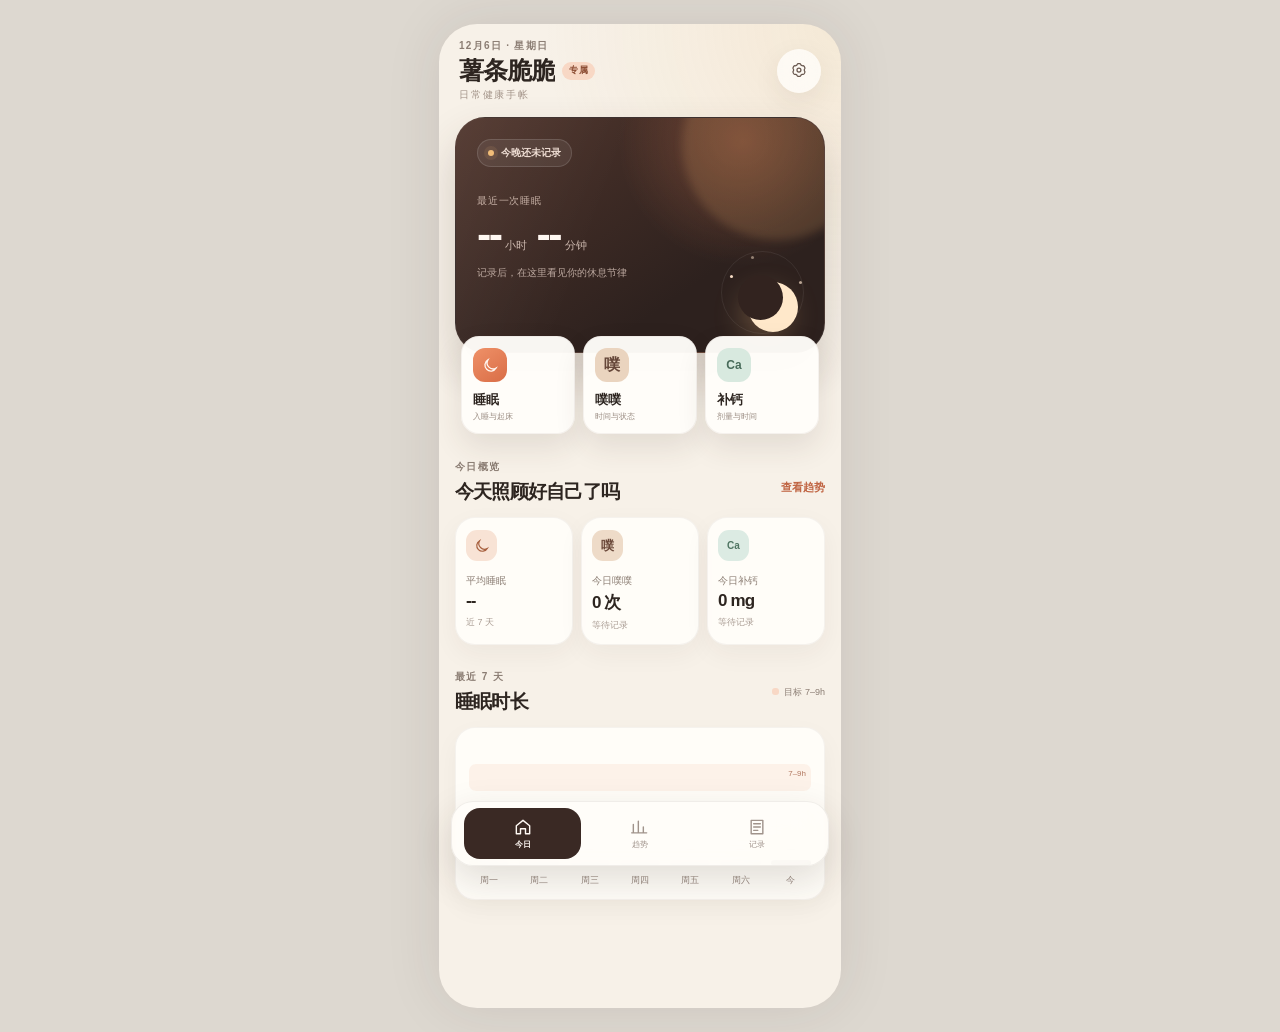
==== index.html @ 5735c870 "Redesign personal wellness tracker" ====
<!doctype html>
<html lang="zh-CN">
<head>
  <meta charset="utf-8">
  <meta name="viewport" content="width=device-width, initial-scale=1, viewport-fit=cover">
  <meta name="theme-color" content="#f7f1e8">
  <meta name="apple-mobile-web-app-capable" content="yes">
  <meta name="apple-mobile-web-app-status-bar-style" content="default">
  <title>薯条脆脆专属 · 日常健康手帐</title>
  <link rel="stylesheet" href="styles.css">
</head>
<body>
  <div class="app-shell">
    <header class="topbar">
      <div class="brand-lockup">
        <p class="eyebrow" id="today-label"></p>
        <h1><span id="display-name">薯条脆脆</span><small>专属</small></h1>
        <p class="brand-caption">日常健康手帐</p>
      </div>
      <button class="icon-button" id="open-settings" aria-label="设置与数据">
        <svg viewBox="0 0 24 24" aria-hidden="true"><path d="M12 3.4a1.8 1.8 0 0 1 1.7 1.2l.2.6a7.1 7.1 0 0 1 1.6.9l.6-.1a1.8 1.8 0 0 1 1.8.8l.7 1.2a1.8 1.8 0 0 1-.1 2l-.4.5a7.3 7.3 0 0 1 0 1.9l.4.5a1.8 1.8 0 0 1 .1 2l-.7 1.2a1.8 1.8 0 0 1-1.8.8l-.6-.1a7.1 7.1 0 0 1-1.6.9l-.2.6a1.8 1.8 0 0 1-1.7 1.2h-1.4a1.8 1.8 0 0 1-1.7-1.2l-.2-.6a7.1 7.1 0 0 1-1.6-.9l-.6.1a1.8 1.8 0 0 1-1.8-.8L4 14.9a1.8 1.8 0 0 1 .1-2l.4-.5a7.3 7.3 0 0 1 0-1.9l-.4-.5A1.8 1.8 0 0 1 4 8l.7-1.2A1.8 1.8 0 0 1 6.5 6l.6.1a7.1 7.1 0 0 1 1.6-.9l.2-.6a1.8 1.8 0 0 1 1.7-1.2H12Z"/><circle cx="11.3" cy="11.5" r="2.5"/></svg>
      </button>
    </header>

    <main>
      <section class="view active" id="view-today" aria-labelledby="nav-today">
        <article class="hero-card">
          <div class="hero-glow"></div>
          <div class="hero-copy">
            <span class="status-pill"><i></i><span id="hero-status">今晚还未记录</span></span>
            <p class="hero-kicker">最近一次睡眠</p>
            <div class="duration-display">
              <strong id="hero-hours">--</strong>
              <span>小时</span>
              <strong id="hero-minutes">--</strong>
              <span>分钟</span>
            </div>
            <p class="hero-range" id="hero-range">记录后，在这里看见你的休息节律</p>
          </div>
          <div class="moon-orbit" aria-hidden="true">
            <span class="star star-a"></span><span class="star star-b"></span><span class="star star-c"></span>
            <div class="moon"></div>
          </div>
        </article>

        <div class="quick-actions" aria-label="快捷记录">
          <button class="quick-action sleep-action" id="quick-add">
            <span class="quick-icon"><svg viewBox="0 0 24 24"><path d="M20 15.6A8.5 8.5 0 0 1 8.4 4a8.5 8.5 0 1 0 11.6 11.6Z"/></svg></span>
            <span><b>睡眠</b><small>入睡与起床</small></span>
          </button>
          <button class="quick-action poop-action" id="quick-poop">
            <span class="quick-icon poop-mark">噗</span>
            <span><b>噗噗</b><small>时间与状态</small></span>
          </button>
          <button class="quick-action calcium-action" id="quick-calcium">
            <span class="quick-icon calcium-mark">Ca</span>
            <span><b>补钙</b><small>剂量与时间</small></span>
          </button>
        </div>

        <section class="section-block">
          <div class="section-heading">
            <div><p class="eyebrow">今日概览</p><h2>今天照顾好自己了吗</h2></div>
            <button class="text-button" data-go="trends">查看趋势</button>
          </div>
          <div class="metric-grid daily-metrics">
            <article class="metric-card">
              <span class="metric-icon warm"><svg viewBox="0 0 24 24"><path d="M20 15.6A8.5 8.5 0 0 1 8.4 4a8.5 8.5 0 1 0 11.6 11.6Z"/></svg></span>
              <p>平均睡眠</p><strong id="metric-average">--</strong><small>近 7 天</small>
            </article>
            <article class="metric-card">
              <span class="metric-icon poop-mini">噗</span>
              <p>今日噗噗</p><strong id="metric-poop">0 次</strong><small id="metric-poop-note">等待记录</small>
            </article>
            <article class="metric-card">
              <span class="metric-icon calcium-mini">Ca</span>
              <p>今日补钙</p><strong id="metric-calcium">0 mg</strong><small id="metric-calcium-note">等待记录</small>
            </article>
          </div>
        </section>

        <section class="section-block">
          <div class="section-heading compact">
            <div><p class="eyebrow">最近 7 天</p><h2>睡眠时长</h2></div>
            <span class="legend"><i></i>目标 7–9h</span>
          </div>
          <article class="week-chart-card">
            <div class="chart-zone"><span class="goal-band"></span><div class="bars" id="home-bars"></div></div>
            <div class="chart-labels" id="home-labels"></div>
          </article>
        </section>
      </section>

      <section class="view" id="view-trends" aria-labelledby="nav-trends">
        <div class="page-heading"><p class="eyebrow">数据洞察</p><h2>睡眠趋势</h2><p>了解节律，比追求单日完美更重要。</p></div>
        <div class="period-switch" role="tablist" aria-label="统计周期">
          <button class="active" data-period="7">7 天</button>
          <button data-period="30">30 天</button>
          <button data-period="90">90 天</button>
        </div>
        <div class="stat-strip">
          <article><small>平均时长</small><strong id="trend-average">--</strong><em id="trend-average-delta">暂无对比</em></article>
          <article><small>平均质量</small><strong id="trend-quality">--</strong><em>主观评分</em></article>
          <article><small>规律度</small><strong id="trend-consistency">--</strong><em>入睡波动</em></article>
        </div>
        <div class="wellness-stat-grid">
          <article><span class="wellness-badge poop-mark">噗</span><div><small>本周期噗噗</small><strong id="trend-poop">0 次</strong><em id="trend-poop-days">0 天有记录</em></div></article>
          <article><span class="wellness-badge calcium-mark">Ca</span><div><small>本周期补钙</small><strong id="trend-calcium">0 mg</strong><em id="trend-calcium-days">0 天有记录</em></div></article>
        </div>
        <article class="trend-card">
          <div class="card-title-row"><div><small>睡眠时长</small><h3 id="trend-chart-title">最近 7 天</h3></div><span class="goal-chip">目标 8h</span></div>
          <div class="line-chart" id="line-chart"></div>
        </article>
        <article class="insight-card" id="insight-card">
          <span class="insight-mark">✦</span>
          <div><small>眠迹观察</small><h3 id="insight-title">开始记录你的睡眠</h3><p id="insight-text">连续记录几天后，这里会出现关于睡眠时长与规律度的个性化提示。</p></div>
        </article>
        <article class="timing-card">
          <div class="section-heading compact"><div><p class="eyebrow">作息时间</p><h2>平均入睡与起床</h2></div></div>
          <div class="timing-row"><span><i class="night-dot"></i>平均入睡</span><strong id="avg-bedtime">--:--</strong></div>
          <div class="timing-line"><span id="timing-span"></span></div>
          <div class="timing-row"><span><i class="morning-dot"></i>平均起床</span><strong id="avg-waketime">--:--</strong></div>
        </article>
      </section>

      <section class="view" id="view-history" aria-labelledby="nav-history">
        <div class="page-heading history-heading">
          <div><p class="eyebrow">时间线</p><h2>日常记录</h2><p id="history-count">还没有记录</p></div>
          <button class="round-add" id="history-add" aria-label="添加记录">＋</button>
        </div>
        <div class="history-list" id="history-list"></div>
      </section>
    </main>

    <nav class="bottom-nav" aria-label="主导航">
      <button class="active" id="nav-today" data-view="today">
        <svg viewBox="0 0 24 24"><path d="M4 10.5 12 4l8 6.5V20h-5v-6H9v6H4v-9.5Z"/></svg><span>今日</span>
      </button>
      <button id="nav-trends" data-view="trends">
        <svg viewBox="0 0 24 24"><path d="M4 19V9m6 10V5m6 14v-7m4 7H2"/></svg><span>趋势</span>
      </button>
      <button id="nav-history" data-view="history">
        <svg viewBox="0 0 24 24"><path d="M5 4h14v16H5zM8 8h8m-8 4h8m-8 4h5"/></svg><span>记录</span>
      </button>
    </nav>
  </div>

  <div class="sheet-backdrop" id="record-backdrop" hidden>
    <section class="bottom-sheet" role="dialog" aria-modal="true" aria-labelledby="sheet-title">
      <div class="sheet-handle"></div>
      <div class="sheet-header"><div><p class="eyebrow" id="sheet-eyebrow">新增</p><h2 id="sheet-title">记录睡眠</h2></div><button class="close-button" id="close-sheet" aria-label="关闭">×</button></div>
      <form id="sleep-form">
        <input type="hidden" id="edit-id">
        <label class="form-field"><span>睡眠日期</span><input type="date" id="sleep-date" required></label>
        <div class="time-grid">
          <label class="time-field"><span><i class="night-dot"></i>入睡时间</span><input type="time" id="bedtime" value="23:30" required></label>
          <div class="time-arrow">→</div>
          <label class="time-field"><span><i class="morning-dot"></i>起床时间</span><input type="time" id="waketime" value="07:30" required></label>
        </div>
        <div class="duration-preview"><span>预计睡眠</span><strong id="duration-preview">8 小时 00 分</strong></div>
        <fieldset class="quality-field"><legend>睡眠质量</legend><div class="quality-options">
          <input type="radio" name="quality" value="1" id="q1"><label for="q1"><span>😫</span><small>很差</small></label>
          <input type="radio" name="quality" value="2" id="q2"><label for="q2"><span>😕</span><small>较差</small></label>
          <input type="radio" name="quality" value="3" id="q3" checked><label for="q3"><span>😌</span><small>一般</small></label>
          <input type="radio" name="quality" value="4" id="q4"><label for="q4"><span>🙂</span><small>良好</small></label>
          <input type="radio" name="quality" value="5" id="q5"><label for="q5"><span>✨</span><small>很好</small></label>
        </div></fieldset>
        <label class="form-field"><span>备注 <small>选填</small></span><textarea id="sleep-note" rows="2" maxlength="80" placeholder="例如：睡前喝了咖啡、夜间醒来一次"></textarea></label>
        <button class="save-button" type="submit">保存记录</button>
        <button class="delete-button" type="button" id="delete-entry" hidden>删除这条记录</button>
      </form>
    </section>
  </div>

  <div class="sheet-backdrop" id="settings-backdrop" hidden>
    <section class="bottom-sheet settings-sheet" role="dialog" aria-modal="true" aria-labelledby="settings-title">
      <div class="sheet-handle"></div>
      <div class="sheet-header"><div><p class="eyebrow">本地数据</p><h2 id="settings-title">数据管理</h2></div><button class="close-button" id="close-settings" aria-label="关闭">×</button></div>
      <div class="profile-settings">
        <label for="profile-name"><span>专属名称</span><small>显示在首页，最多 12 个字</small></label>
        <div class="profile-input-row"><input type="text" id="profile-name" maxlength="12" placeholder="例如：薯条脆脆"><button id="save-profile" type="button">保存</button></div>
      </div>
      <p class="settings-copy">日常记录仅保存在当前浏览器中。你可以导出备份，或从备份文件恢复。</p>
      <div class="settings-actions">
        <button id="export-data"><span>导出 JSON 备份</span><small>保存全部日常记录</small></button>
        <label class="import-label"><span>导入 JSON 备份</span><small>恢复三类记录与专属名称</small><input type="file" id="import-data" accept=".json,application/json"></label>
        <button class="danger-row" id="clear-data"><span>清空全部数据</span><small>此操作无法撤销</small></button>
      </div>
    </section>
  </div>

  <div class="sheet-backdrop" id="poop-backdrop" hidden>
    <section class="bottom-sheet compact-sheet" role="dialog" aria-modal="true" aria-labelledby="poop-title">
      <div class="sheet-handle"></div>
      <div class="sheet-header"><div><p class="eyebrow" id="poop-eyebrow">新增</p><h2 id="poop-title">记录噗噗</h2></div><button class="close-button" id="close-poop" aria-label="关闭">×</button></div>
      <form id="poop-form">
        <input type="hidden" id="poop-edit-id">
        <div class="form-two-col">
          <label class="form-field"><span>日期</span><input type="date" id="poop-date" required></label>
          <label class="form-field"><span>时间</span><input type="time" id="poop-time" required></label>
        </div>
        <fieldset class="choice-field"><legend>状态</legend><div class="condition-options">
          <input type="radio" name="poop-condition" value="偏硬" id="p-hard"><label for="p-hard">偏硬</label>
          <input type="radio" name="poop-condition" value="正常" id="p-normal" checked><label for="p-normal">正常</label>
          <input type="radio" name="poop-condition" value="偏软" id="p-soft"><label for="p-soft">偏软</label>
          <input type="radio" name="poop-condition" value="不适" id="p-unwell"><label for="p-unwell">不适</label>
        </div></fieldset>
        <label class="form-field"><span>备注 <small>选填</small></span><textarea id="poop-note" rows="2" maxlength="80" placeholder="例如：很顺畅、肚子有点不舒服"></textarea></label>
        <button class="save-button" type="submit">保存噗噗记录</button>
        <button class="delete-button" type="button" id="delete-poop" hidden>删除这条记录</button>
      </form>
    </section>
  </div>

  <div class="sheet-backdrop" id="calcium-backdrop" hidden>
    <section class="bottom-sheet compact-sheet" role="dialog" aria-modal="true" aria-labelledby="calcium-title">
      <div class="sheet-handle"></div>
      <div class="sheet-header"><div><p class="eyebrow" id="calcium-eyebrow">新增</p><h2 id="calcium-title">记录补钙</h2></div><button class="close-button" id="close-calcium" aria-label="关闭">×</button></div>
      <form id="calcium-form">
        <input type="hidden" id="calcium-edit-id">
        <div class="form-two-col">
          <label class="form-field"><span>日期</span><input type="date" id="calcium-date" required></label>
          <label class="form-field"><span>时间</span><input type="time" id="calcium-time" required></label>
        </div>
        <label class="form-field"><span>补钙剂量（mg）</span><input type="number" id="calcium-dose" min="1" max="3000" step="1" value="500" inputmode="numeric" required></label>
        <div class="dose-presets" aria-label="常用剂量"><button type="button" data-dose="300">300 mg</button><button type="button" data-dose="500">500 mg</button><button type="button" data-dose="600">600 mg</button></div>
        <label class="form-field"><span>备注 <small>选填</small></span><textarea id="calcium-note" rows="2" maxlength="80" placeholder="例如：钙片、牛奶、饭后服用"></textarea></label>
        <button class="save-button" type="submit">保存补钙记录</button>
        <button class="delete-button" type="button" id="delete-calcium" hidden>删除这条记录</button>
      </form>
    </section>
  </div>

  <div class="toast" id="toast" role="status" aria-live="polite"></div>
  <script src="app.js"></script>
</body>
</html>
---- styles.css ----
:root {
  --bg: #f7f1e8;
  --surface: #fffdf9;
  --ink: #2d2520;
  --muted: #8b7d73;
  --deep: #3a2924;
  --deep-2: #50352c;
  --accent: #e78157;
  --accent-soft: #f8d8c5;
  --sage-soft: #dce9e1;
  --gold: #e8b86a;
  --danger: #bd5353;
}
* { box-sizing: border-box; }
html { background: #ddd8d0; }
body {
  margin: 0;
  min-height: 100vh;
  color: var(--ink);
  background: #ddd8d0;
  font-family: -apple-system, BlinkMacSystemFont, "SF Pro Display", "PingFang SC", "Microsoft YaHei", sans-serif;
  -webkit-font-smoothing: antialiased;
}
button, input, textarea { font: inherit; }
button { color: inherit; }
button, label { -webkit-tap-highlight-color: transparent; }
.app-shell {
  position: relative;
  width: 100%;
  max-width: 402px;
  min-height: 100dvh;
  margin: 0 auto;
  overflow: hidden;
  background: radial-gradient(circle at 100% 0, rgba(232,184,106,.14), transparent 28%), var(--bg);
  box-shadow: 0 0 55px rgba(61,44,35,.10);
}
.topbar {
  display: flex;
  align-items: center;
  justify-content: space-between;
  padding: calc(15px + env(safe-area-inset-top)) 20px 15px;
}
.eyebrow {
  margin: 0 0 5px;
  color: var(--muted);
  font-size: 10px;
  font-weight: 700;
  letter-spacing: .13em;
  text-transform: uppercase;
}
.brand-lockup h1 {
  display: flex;
  align-items: center;
  gap: 7px;
  margin: 0;
  max-width: 290px;
  font-family: "Songti SC", "STSong", serif;
  font-size: 25px;
  font-weight: 800;
  letter-spacing: -.04em;
  line-height: 1.05;
}
.brand-lockup h1 span { overflow: hidden; text-overflow: ellipsis; white-space: nowrap; }
.brand-lockup h1 small {
  flex: none;
  padding: 4px 7px;
  border-radius: 999px;
  color: #8c4d34;
  background: var(--accent-soft);
  font-family: -apple-system, BlinkMacSystemFont, "PingFang SC", sans-serif;
  font-size: 9px;
  font-weight: 750;
  letter-spacing: .06em;
}
.brand-caption { margin: 4px 0 0; color: #a29388; font-size: 10px; letter-spacing: .18em; }
.icon-button, .close-button, .round-add {
  display: grid;
  place-items: center;
  flex: 0 0 auto;
  border: 0;
  border-radius: 50%;
  cursor: pointer;
}
.icon-button {
  width: 44px;
  height: 44px;
  color: #68574e;
  background: rgba(255,253,249,.82);
  box-shadow: 0 9px 28px rgba(66,48,38,.08);
  backdrop-filter: blur(18px);
}
.icon-button svg { width: 19px; fill: none; stroke: currentColor; stroke-width: 1.55; }
main { padding: 0 16px calc(108px + env(safe-area-inset-bottom)); }
.view { display: none; animation: reveal .34s cubic-bezier(.2,.8,.2,1); }
.view.active { display: block; }
@keyframes reveal { from { opacity: 0; transform: translateY(8px); } to { opacity: 1; transform: none; } }
.hero-card {
  position: relative;
  min-height: 236px;
  padding: 21px;
  overflow: hidden;
  color: #fff8f2;
  border: 1px solid rgba(255,255,255,.08);
  border-radius: 30px;
  background: radial-gradient(circle at 78% 10%, rgba(231,129,87,.30), transparent 35%), linear-gradient(145deg, var(--deep-2), #2d211e 68%);
  box-shadow: 0 22px 44px rgba(72,48,38,.20);
}
.hero-card::after { content: ""; position: absolute; inset: 0; background: linear-gradient(110deg, rgba(255,255,255,.05), transparent 40%); pointer-events: none; }
.hero-glow { position: absolute; width: 190px; height: 190px; right: -48px; top: -68px; border-radius: 50%; background: rgba(238,178,111,.16); filter: blur(4px); }
.hero-copy { position: relative; z-index: 2; }
.status-pill {
  display: inline-flex;
  align-items: center;
  gap: 7px;
  min-height: 28px;
  padding: 6px 10px;
  border: 1px solid rgba(255,255,255,.13);
  border-radius: 999px;
  color: #eddcd2;
  background: rgba(255,255,255,.07);
  font-size: 10px;
  font-weight: 650;
}
.status-pill i { width: 6px; height: 6px; border-radius: 50%; background: #f2bd78; box-shadow: 0 0 0 4px rgba(242,189,120,.10); }
.hero-kicker { margin: 27px 0 5px; color: #c5afa4; font-size: 10px; letter-spacing: .08em; }
.duration-display { display: flex; align-items: baseline; gap: 5px; white-space: nowrap; }
.duration-display strong { font-family: "Avenir Next", "SF Pro Display", sans-serif; font-size: 43px; font-weight: 560; letter-spacing: -.06em; line-height: 1; }
.duration-display span { margin-right: 4px; color: #cdb9af; font-size: 11px; }
.hero-range { max-width: 235px; margin: 9px 0 0; color: #bca89f; font-size: 10px; line-height: 1.5; }
.moon-orbit { position: absolute; right: 20px; bottom: 18px; width: 83px; height: 83px; border: 1px solid rgba(255,255,255,.07); border-radius: 50%; }
.moon { position: absolute; width: 50px; height: 50px; right: 5px; bottom: 1px; border-radius: 50%; background: #ffe8ca; box-shadow: -7px 8px 28px rgba(255,201,137,.25); }
.moon::after { content: ""; position: absolute; width: 45px; height: 45px; left: -10px; top: -7px; border-radius: 50%; background: #32231f; }
.star { position: absolute; width: 3px; height: 3px; border-radius: 50%; background: #f6ddc6; }
.star-a { left: 8px; top: 23px; }.star-b { left: 29px; top: 4px; opacity: .5; }.star-c { right: 1px; top: 29px; opacity: .7; }
.primary-action {
  position: relative;
  z-index: 3;
  width: calc(100% - 24px);
  display: grid;
  grid-template-columns: 46px 1fr 20px;
  align-items: center;
  gap: 11px;
  margin: -17px auto 26px;
  padding: 12px 14px;
  border: 1px solid rgba(87,63,51,.06);
  border-radius: 20px;
  text-align: left;
  background: rgba(255,253,249,.96);
  box-shadow: 0 14px 34px rgba(60,43,34,.14);
  cursor: pointer;
  backdrop-filter: blur(14px);
}
.primary-action .plus { display: grid; place-items: center; width: 44px; height: 44px; border-radius: 15px; color: #fff8f2; background: linear-gradient(145deg, #ef9168, #d96d46); box-shadow: 0 8px 18px rgba(222,112,72,.23); font-size: 24px; font-weight: 300; }
.primary-action b { display: block; font-size: 14px; letter-spacing: -.01em; }
.primary-action small { color: #998a80; font-size: 10px; }
.primary-action svg { width: 18px; fill: none; stroke: #7a6960; stroke-width: 1.8; }
.quick-actions {
  position: relative;
  z-index: 3;
  display: grid;
  grid-template-columns: repeat(3,1fr);
  gap: 8px;
  margin: -17px 6px 26px;
}
.quick-action {
  min-width: 0;
  min-height: 92px;
  display: grid;
  justify-items: start;
  align-content: space-between;
  gap: 9px;
  padding: 11px;
  border: 1px solid rgba(87,63,51,.06);
  border-radius: 18px;
  text-align: left;
  background: rgba(255,253,249,.97);
  box-shadow: 0 13px 30px rgba(60,43,34,.11);
  cursor: pointer;
}
.quick-action:active { transform: scale(.98); }
.quick-icon {
  display: grid;
  place-items: center;
  width: 34px;
  height: 34px;
  border-radius: 12px;
  color: #fff8f2;
  background: linear-gradient(145deg,#ef9168,#d96d46);
}
.quick-icon svg { width: 17px; fill: none; stroke: currentColor; stroke-width: 1.8; }
.poop-mark { color: #654639; background: #ead4bf; font-family: "Songti SC",serif; font-weight: 800; }
.calcium-mark { color: #486b5a; background: #d8e9df; font-family: "Avenir Next",sans-serif; font-size: 12px; font-weight: 800; }
.quick-action b, .quick-action small { display: block; white-space: nowrap; }
.quick-action b { font-size: 13px; }.quick-action small { margin-top: 2px; color: #9a8c82; font-size: 8px; }
.section-block { margin-top: 25px; }
.section-heading { display: flex; align-items: end; justify-content: space-between; margin-bottom: 12px; }
.section-heading.compact { align-items: center; }
.section-heading h2, .page-heading h2, .sheet-header h2 { margin: 0; letter-spacing: -.04em; }
.section-heading h2 { font-size: 19px; }
.text-button { min-height: 36px; border: 0; padding: 7px 0 7px 12px; color: #c06442; background: transparent; font-size: 11px; font-weight: 700; cursor: pointer; }
.metric-grid { display: grid; grid-template-columns: 1fr 1fr; gap: 10px; }
.daily-metrics { grid-template-columns: repeat(3,1fr); gap: 8px; }
.daily-metrics .metric-card { padding: 12px 10px; }
.daily-metrics .metric-card strong { font-size: 17px; }
.poop-mini { color: #6b493a; background: #eedbc8; font-family: "Songti SC",serif; font-size: 13px; font-weight: 800; }
.calcium-mini { color: #4f7562; background: #dcebe3; font-family: "Avenir Next",sans-serif; font-size: 10px; font-weight: 800; }
.metric-card { min-width: 0; padding: 15px; border: 1px solid rgba(65,49,40,.05); border-radius: 20px; background: rgba(255,253,249,.94); box-shadow: 0 9px 26px rgba(62,45,36,.05); }
.metric-icon { display: grid; place-items: center; width: 31px; height: 31px; border-radius: 11px; }
.metric-icon svg { width: 16px; fill: none; stroke: currentColor; stroke-width: 1.8; }
.metric-icon.warm { color: #a7603e; background: #f8e3d5; }.metric-icon.green { color: #527966; background: var(--sage-soft); }
.metric-card p { margin: 13px 0 3px; color: var(--muted); font-size: 10px; }
.metric-card strong { display: block; overflow: hidden; font-size: 22px; letter-spacing: -.05em; text-overflow: ellipsis; white-space: nowrap; }
.metric-card small { color: #ab9e95; font-size: 9px; }
.legend { color: var(--muted); font-size: 9px; }.legend i { display: inline-block; width: 7px; height: 7px; margin-right: 5px; border-radius: 3px; background: var(--accent-soft); }
.week-chart-card { padding: 17px 13px 12px; border: 1px solid rgba(65,49,40,.05); border-radius: 20px; background: rgba(255,253,249,.94); box-shadow: 0 9px 26px rgba(62,45,36,.04); }
.chart-zone { position: relative; height: 120px; display: flex; align-items: end; }
.goal-band { position: absolute; left: 0; right: 0; bottom: 74px; height: 27px; border-radius: 7px; background: rgba(248,216,197,.30); }
.goal-band::after { content: "7–9h"; position: absolute; right: 5px; top: 5px; color: #b37a62; font-size: 8px; }
.bars { position: relative; z-index: 1; width: 100%; height: 100%; display: grid; grid-template-columns: repeat(7,1fr); align-items: end; gap: 10px; }
.bar { position: relative; min-height: 5px; border-radius: 7px 7px 4px 4px; background: #d9d1ca; transition: height .4s ease; }
.bar.on-target { background: #d59170; }.bar.today { background: var(--deep); }
.bar::before { content: attr(data-value); position: absolute; top: -16px; left: 50%; transform: translateX(-50%); color: #8d7d74; font-size: 8px; white-space: nowrap; }
.bar.empty { height: 5px !important; opacity: .42; }.bar.empty::before { content: "—"; }
.chart-labels { display: grid; grid-template-columns: repeat(7,1fr); gap: 10px; margin-top: 9px; text-align: center; color: #95867d; font-size: 9px; }
.page-heading { padding: 11px 3px 18px; }
.page-heading h2 { font-family: "Songti SC", "STSong", serif; font-size: 29px; }
.page-heading > p:last-child { margin: 7px 0 0; color: var(--muted); font-size: 11px; }
.period-switch { display: grid; grid-template-columns: repeat(3,1fr); padding: 4px; border-radius: 15px; background: #e9e0d6; }
.period-switch button { min-height: 37px; border: 0; border-radius: 12px; color: #8e8076; background: transparent; font-size: 11px; cursor: pointer; }
.period-switch button.active { color: var(--ink); background: var(--surface); box-shadow: 0 5px 16px rgba(61,44,35,.08); font-weight: 750; }
.stat-strip { display: grid; grid-template-columns: repeat(3,1fr); gap: 8px; margin-top: 12px; }
.stat-strip article { min-width: 0; padding: 14px 10px; border: 1px solid rgba(65,49,40,.04); border-radius: 17px; background: var(--surface); }
.stat-strip small, .stat-strip em { display: block; overflow: hidden; color: var(--muted); font-size: 8px; font-style: normal; text-overflow: ellipsis; white-space: nowrap; }
.stat-strip strong { display: block; margin: 7px 0 4px; overflow: hidden; font-size: 19px; letter-spacing: -.05em; text-overflow: ellipsis; white-space: nowrap; }
.wellness-stat-grid { display: grid; grid-template-columns: 1fr 1fr; gap: 8px; margin-top: 8px; }
.wellness-stat-grid article { display: flex; align-items: center; gap: 10px; min-width: 0; padding: 12px; border: 1px solid rgba(65,49,40,.04); border-radius: 17px; background: var(--surface); }
.wellness-badge { display: grid; flex: 0 0 33px; place-items: center; width: 33px; height: 33px; border-radius: 11px; }
.wellness-stat-grid div { min-width: 0; }.wellness-stat-grid small, .wellness-stat-grid em { display: block; overflow: hidden; color: var(--muted); font-size: 8px; font-style: normal; text-overflow: ellipsis; white-space: nowrap; }
.wellness-stat-grid strong { display: block; margin: 3px 0 1px; overflow: hidden; font-size: 15px; text-overflow: ellipsis; white-space: nowrap; }
.trend-card, .timing-card { margin-top: 12px; padding: 18px; border: 1px solid rgba(65,49,40,.05); border-radius: 20px; background: var(--surface); }
.card-title-row { display: flex; align-items: center; justify-content: space-between; }.card-title-row small { color: var(--muted); font-size: 9px; }.card-title-row h3 { margin: 3px 0 0; font-size: 16px; }
.goal-chip { padding: 6px 9px; border-radius: 999px; color: #8f5038; background: #f9e2d5; font-size: 8px; }
.line-chart { width: 100%; min-height: 178px; margin-top: 10px; }.line-chart svg { display: block; width: 100%; height: 178px; overflow: visible; }
.chart-grid-line { stroke: #e9e1db; stroke-width: 1; stroke-dasharray: 3 4; }.chart-area { fill: url(#areaGradient); }
.chart-path { fill: none; stroke: #d77450; stroke-width: 2.5; stroke-linecap: round; stroke-linejoin: round; }.chart-point { fill: #fff; stroke: #d77450; stroke-width: 2; }.chart-axis-label { fill: #9c8e85; font-size: 9px; }
.empty-chart { display: grid; place-items: center; min-height: 168px; color: var(--muted); font-size: 11px; }
.insight-card { display: flex; gap: 12px; margin-top: 12px; padding: 18px; color: #fff7f1; border-radius: 20px; background: linear-gradient(145deg, #4a322b, #32241f); box-shadow: 0 14px 30px rgba(64,44,35,.11); }
.insight-mark { display: grid; flex: 0 0 34px; place-items: center; width: 34px; height: 34px; border-radius: 12px; color: #813f28; background: #f4c5a8; }
.insight-card small { color: #c5aea3; font-size: 8px; }.insight-card h3 { margin: 5px 0; font-size: 14px; }.insight-card p { margin: 0; color: #cdbbb2; font-size: 10px; line-height: 1.65; }
.timing-card { margin-bottom: 12px; }.timing-row { display: flex; align-items: center; justify-content: space-between; padding: 9px 0; font-size: 11px; }.timing-row span { color: var(--muted); }.timing-row strong { font-size: 18px; }
.night-dot, .morning-dot { display: inline-block; width: 7px; height: 7px; margin-right: 7px; border-radius: 50%; }.night-dot { background: #4c3530; }.morning-dot { background: var(--gold); }
.timing-line { height: 5px; margin: 2px 0; border-radius: 5px; background: #eee5de; }.timing-line span { display: block; width: 0; height: 100%; border-radius: inherit; background: linear-gradient(90deg,#5b3e35,#efb66d); transition: width .5s ease; }
.history-heading { display: flex; align-items: center; justify-content: space-between; }
.round-add { width: 48px; height: 48px; color: #fff; background: linear-gradient(145deg,#ef9168,#d96d46); box-shadow: 0 10px 24px rgba(216,105,69,.23); font-size: 24px; }
.history-list { display: grid; gap: 19px; }.month-title { margin: 0 0 8px 3px; color: var(--muted); font-size: 10px; font-weight: 750; }.history-group { display: grid; gap: 8px; }
.history-item { width: 100%; display: grid; grid-template-columns: 46px minmax(0,1fr) auto; align-items: center; gap: 11px; padding: 13px; border: 1px solid rgba(65,49,40,.05); border-radius: 18px; text-align: left; background: var(--surface); cursor: pointer; }
.history-item:active { transform: scale(.99); background: #fffaf5; }.date-tile { display: grid; place-items: center; height: 47px; border-radius: 13px; background: #f2e6dc; }
.date-tile strong { font-size: 17px; line-height: 1; }.date-tile small { margin-top: 3px; color: var(--muted); font-size: 8px; }
.history-main { min-width: 0; }.history-main strong, .history-main small { display: block; overflow: hidden; text-overflow: ellipsis; white-space: nowrap; }.history-main strong { font-size: 13px; }.history-main small { color: var(--muted); font-size: 9px; }
.history-duration { text-align: right; }.history-duration strong { display: block; font-size: 15px; }.history-duration small { color: #b07351; font-size: 10px; letter-spacing: 1px; }
.poop-tile { background: #efe0cf; }.calcium-tile { background: #dfece5; }
.event-tag { display: inline-block; margin-bottom: 3px; padding: 2px 5px; border-radius: 5px; color: #97543a; background: #f8e2d6; font-size: 7px; font-style: normal; font-weight: 750; }
.event-tag.poop-tag { color: #6f4c3d; background: #efdfcf; }.event-tag.calcium-tag { color: #4f7562; background: #deece4; }
.empty-state { padding: 52px 24px; text-align: center; color: var(--muted); }.empty-state .empty-moon { width: 54px; height: 54px; margin: 0 auto 16px; border-radius: 50%; background: #f6d9c6; box-shadow: inset 15px -8px 0 #d99f7e; }
.empty-state h3 { margin: 0 0 8px; color: var(--ink); font-size: 16px; }.empty-state p { margin: 0; font-size: 10px; line-height: 1.7; }
.bottom-nav {
  position: fixed;
  z-index: 10;
  left: 50%;
  bottom: calc(10px + env(safe-area-inset-bottom));
  width: calc(100% - 24px);
  max-width: 378px;
  display: grid;
  grid-template-columns: repeat(3,1fr);
  padding: 6px 12px;
  transform: translateX(-50%);
  border: 1px solid rgba(70,51,41,.08);
  border-radius: 22px;
  background: rgba(255,253,249,.90);
  box-shadow: 0 14px 38px rgba(57,41,33,.15);
  backdrop-filter: blur(22px);
}
.bottom-nav button { display: grid; min-height: 51px; justify-items: center; align-content: center; gap: 2px; border: 0; padding: 4px; border-radius: 16px; color: #a0938b; background: transparent; font-size: 8px; cursor: pointer; }
.bottom-nav svg { width: 20px; fill: none; stroke: currentColor; stroke-width: 1.7; stroke-linecap: round; stroke-linejoin: round; }.bottom-nav button.active { color: #fff9f4; background: var(--deep); font-weight: 700; }
.sheet-backdrop { position: fixed; z-index: 30; inset: 0; display: flex; justify-content: center; align-items: flex-end; background: rgba(37,27,23,.48); backdrop-filter: blur(6px); }
.sheet-backdrop[hidden] { display: none; }
.bottom-sheet { width: min(402px,100%); max-height: 94dvh; overflow-y: auto; padding: 10px 19px calc(19px + env(safe-area-inset-bottom)); border-radius: 28px 28px 0 0; background: #fbf7f1; box-shadow: 0 -22px 65px rgba(41,29,24,.22); animation: sheetUp .32s cubic-bezier(.2,.8,.2,1); }
@keyframes sheetUp { from { transform: translateY(100%); } to { transform: none; } }
.sheet-handle { width: 38px; height: 4px; margin: 0 auto 15px; border-radius: 4px; background: #d5cbc3; }
.sheet-header { display: flex; align-items: center; justify-content: space-between; margin-bottom: 17px; }.sheet-header h2 { font-family: "Songti SC", "STSong", serif; font-size: 24px; }
.close-button { width: 38px; height: 38px; color: #75655c; background: #eee6df; font-size: 23px; font-weight: 300; }
.form-field { display: block; margin-top: 13px; }.form-field > span, .quality-field legend { display: block; margin: 0 0 7px 2px; color: #66584f; font-size: 10px; font-weight: 700; }.form-field span small { color: #a79b93; font-weight: 400; }
.form-field input, .form-field textarea, .profile-input-row input { width: 100%; border: 1px solid #e4dad2; outline: none; border-radius: 14px; color: var(--ink); background: #fffdfb; }
.form-field input { height: 48px; padding: 0 13px; }.form-field textarea { padding: 11px 13px; resize: none; line-height: 1.5; }
.form-field input:focus, .form-field textarea:focus, .time-field input:focus, .profile-input-row input:focus { border-color: #d68a67; box-shadow: 0 0 0 3px rgba(214,138,103,.12); }
.time-grid { display: grid; grid-template-columns: 1fr 22px 1fr; align-items: end; gap: 4px; margin-top: 13px; }.time-field span { display: block; margin: 0 0 7px 2px; color: #66584f; font-size: 10px; font-weight: 700; }
.time-field input { width: 100%; height: 51px; padding: 0 9px; border: 1px solid #e4dad2; outline: none; border-radius: 14px; background: #fffdfb; font-size: 19px; font-weight: 650; }.time-arrow { padding-bottom: 17px; text-align: center; color: #a0938a; }
.duration-preview { display: flex; justify-content: space-between; margin-top: 10px; padding: 11px 12px; border-radius: 12px; color: #87543e; background: #f8e5d9; font-size: 10px; }.duration-preview strong { font-size: 11px; }
.quality-field { margin: 16px 0 0; padding: 0; border: 0; }.quality-options { display: grid; grid-template-columns: repeat(5,1fr); gap: 5px; }.quality-options input { position: absolute; opacity: 0; pointer-events: none; }
.quality-options label { display: grid; min-height: 57px; justify-items: center; align-content: center; gap: 2px; padding: 7px 2px; border: 1px solid #e5dcd5; border-radius: 13px; background: #fffdfb; cursor: pointer; }
.quality-options label span { font-size: 19px; filter: grayscale(.4); opacity: .7; }.quality-options label small { color: #91837a; font-size: 8px; }
.quality-options input:checked + label { border-color: #df9a79; background: #f9e6da; box-shadow: 0 0 0 2px rgba(223,154,121,.10); }.quality-options input:checked + label span { filter: none; opacity: 1; }
.save-button, .delete-button { width: 100%; min-height: 50px; margin-top: 17px; border: 0; border-radius: 15px; color: #fff; background: linear-gradient(145deg,#4b342d,#30221e); font-weight: 750; cursor: pointer; }
.delete-button { margin-top: 7px; color: var(--danger); background: transparent; font-size: 11px; }
.form-two-col { display: grid; grid-template-columns: 1fr 1fr; gap: 9px; }
.choice-field { margin: 15px 0 0; padding: 0; border: 0; }
.choice-field legend { margin: 0 0 7px 2px; color: #66584f; font-size: 10px; font-weight: 700; }
.condition-options { display: grid; grid-template-columns: repeat(4,1fr); gap: 6px; }
.condition-options input { position: absolute; opacity: 0; pointer-events: none; }
.condition-options label { display: grid; min-height: 43px; place-items: center; border: 1px solid #e5dcd5; border-radius: 12px; color: #786a61; background: #fffdfb; font-size: 10px; cursor: pointer; }
.condition-options input:checked + label { border-color: #d79270; color: #88482f; background: #f9e3d6; box-shadow: 0 0 0 2px rgba(215,146,112,.09); font-weight: 750; }
.dose-presets { display: grid; grid-template-columns: repeat(3,1fr); gap: 7px; margin-top: 8px; }
.dose-presets button { min-height: 38px; border: 1px solid #dedfd9; border-radius: 11px; color: #557061; background: #edf4f0; font-size: 10px; font-weight: 700; cursor: pointer; }
.profile-settings { margin-bottom: 13px; padding: 15px; border: 1px solid rgba(65,49,40,.05); border-radius: 18px; background: #fffdfb; }
.profile-settings label { display: flex; align-items: baseline; justify-content: space-between; margin-bottom: 9px; }.profile-settings label span { font-size: 12px; font-weight: 750; }.profile-settings label small { color: var(--muted); font-size: 8px; }
.profile-input-row { display: grid; grid-template-columns: 1fr 66px; gap: 8px; }.profile-input-row input { min-width: 0; height: 45px; padding: 0 12px; }.profile-input-row button { border: 0; border-radius: 13px; color: #fff9f4; background: var(--deep); font-size: 11px; font-weight: 700; cursor: pointer; }
.settings-copy { margin: 0 2px 13px; color: var(--muted); font-size: 10px; line-height: 1.6; }.settings-actions { overflow: hidden; border: 1px solid rgba(65,49,40,.05); border-radius: 18px; background: #fffdfb; }
.settings-actions button, .import-label { width: 100%; display: block; padding: 14px 15px; border: 0; border-bottom: 1px solid #eee6e0; text-align: left; background: #fffdfb; cursor: pointer; }
.settings-actions span, .settings-actions small { display: block; }.settings-actions span { font-size: 12px; font-weight: 700; }.settings-actions small { margin-top: 3px; color: var(--muted); font-size: 8px; }.settings-actions input { display: none; }.settings-actions .danger-row { color: var(--danger); border-bottom: 0; }
.toast { position: fixed; z-index: 60; left: 50%; bottom: calc(84px + env(safe-area-inset-bottom)); max-width: calc(100% - 40px); padding: 11px 16px; transform: translate(-50%,20px); border-radius: 999px; color: #fff9f4; background: rgba(56,39,33,.95); box-shadow: 0 10px 28px rgba(0,0,0,.18); opacity: 0; pointer-events: none; transition: .25s ease; font-size: 10px; white-space: nowrap; }
.toast.show { transform: translate(-50%,0); opacity: 1; }
@media (min-width: 600px) {
  body { padding: 24px 0; }
  .app-shell { min-height: calc(100dvh - 48px); border-radius: 38px; }
  .bottom-nav { bottom: 34px; }
  .sheet-backdrop { align-items: center; }
  .bottom-sheet { border-radius: 28px; padding-bottom: 20px; }
}
@media (max-width: 430px) { html, body { background: var(--bg); }.app-shell { max-width: none; box-shadow: none; } }
@media (max-height: 760px) { .hero-card { min-height: 218px; }.hero-kicker { margin-top: 20px; }.moon-orbit { transform: scale(.88); transform-origin: bottom right; } }
@media (prefers-reduced-motion: reduce) { *, *::before, *::after { animation-duration: .01ms !important; transition-duration: .01ms !important; } }
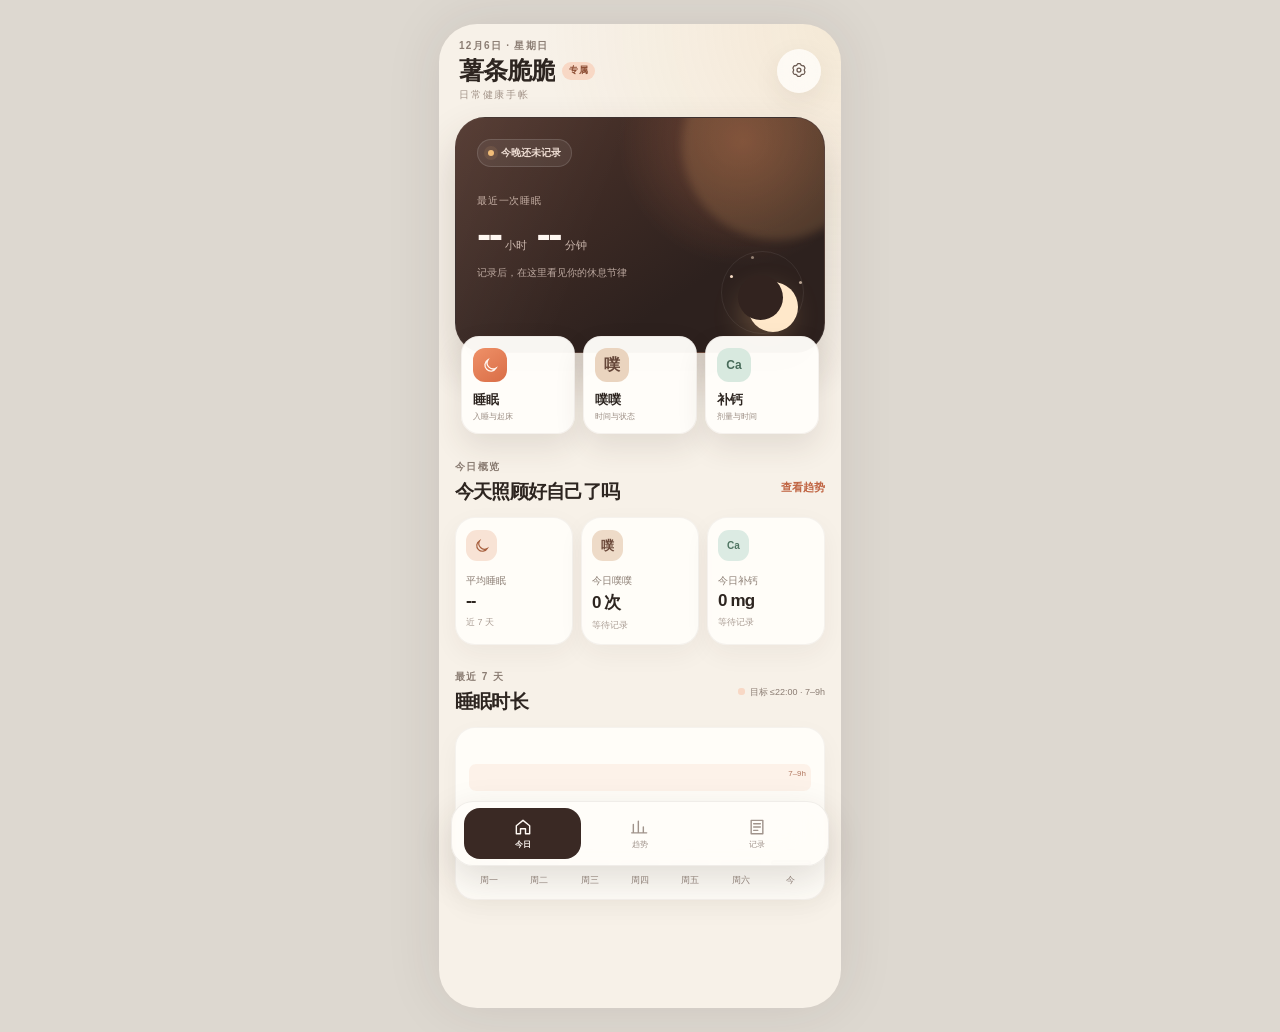
==== commit 82f9bd6c: "Add monthly habit heatmap and bedtime goal" ====
--- a/index.html
+++ b/index.html
@@ -82,7 +82,7 @@
         <section class="section-block">
           <div class="section-heading compact">
             <div><p class="eyebrow">最近 7 天</p><h2>睡眠时长</h2></div>
-            <span class="legend"><i></i>目标 7–9h</span>
+            <span class="legend" id="home-goal-legend"><i></i>目标 ≤22:00 · 7–9h</span>
           </div>
           <article class="week-chart-card">
             <div class="chart-zone"><span class="goal-band"></span><div class="bars" id="home-bars"></div></div>
@@ -107,6 +107,20 @@
           <article><span class="wellness-badge poop-mark">噗</span><div><small>本周期噗噗</small><strong id="trend-poop">0 次</strong><em id="trend-poop-days">0 天有记录</em></div></article>
           <article><span class="wellness-badge calcium-mark">Ca</span><div><small>本周期补钙</small><strong id="trend-calcium">0 mg</strong><em id="trend-calcium-days">0 天有记录</em></div></article>
         </div>
+        <article class="calendar-card">
+          <div class="calendar-head">
+            <div><small>月度回顾</small><h3 id="calendar-month-title">2026年8月</h3></div>
+            <div class="month-controls"><button id="calendar-prev" aria-label="上一个月">‹</button><button id="calendar-next" aria-label="下一个月">›</button></div>
+          </div>
+          <div class="calendar-metric-switch" role="tablist" aria-label="月度指标">
+            <button class="active" data-calendar-metric="sleep">睡眠</button>
+            <button data-calendar-metric="poop">噗噗</button>
+            <button data-calendar-metric="calcium">补钙</button>
+          </div>
+          <div class="calendar-weekdays"><span>一</span><span>二</span><span>三</span><span>四</span><span>五</span><span>六</span><span>日</span></div>
+          <div class="calendar-grid" id="calendar-grid"></div>
+          <div class="calendar-legend" id="calendar-legend"></div>
+        </article>
         <article class="trend-card">
           <div class="card-title-row"><div><small>睡眠时长</small><h3 id="trend-chart-title">最近 7 天</h3></div><span class="goal-chip">目标 8h</span></div>
           <div class="line-chart" id="line-chart"></div>
@@ -178,7 +192,9 @@
       <div class="sheet-header"><div><p class="eyebrow">本地数据</p><h2 id="settings-title">数据管理</h2></div><button class="close-button" id="close-settings" aria-label="关闭">×</button></div>
       <div class="profile-settings">
         <label for="profile-name"><span>专属名称</span><small>显示在首页，最多 12 个字</small></label>
-        <div class="profile-input-row"><input type="text" id="profile-name" maxlength="12" placeholder="例如：薯条脆脆"><button id="save-profile" type="button">保存</button></div>
+        <div class="profile-input-row"><input type="text" id="profile-name" maxlength="12" placeholder="例如：薯条脆脆"><button id="save-profile" type="button">保存设置</button></div>
+        <label class="preference-label" for="bedtime-goal"><span>最晚入睡时间</span><small>晚于此时间标记为未达标</small></label>
+        <div class="bedtime-goal-row"><input type="time" id="bedtime-goal" value="22:00"><span>默认 22:00</span></div>
       </div>
       <p class="settings-copy">日常记录仅保存在当前浏览器中。你可以导出备份，或从备份文件恢复。</p>
       <div class="settings-actions">
--- a/styles.css
+++ b/styles.css
@@ -218,7 +218,7 @@
 .goal-band::after { content: "7–9h"; position: absolute; right: 5px; top: 5px; color: #b37a62; font-size: 8px; }
 .bars { position: relative; z-index: 1; width: 100%; height: 100%; display: grid; grid-template-columns: repeat(7,1fr); align-items: end; gap: 10px; }
 .bar { position: relative; min-height: 5px; border-radius: 7px 7px 4px 4px; background: #d9d1ca; transition: height .4s ease; }
-.bar.on-target { background: #d59170; }.bar.today { background: var(--deep); }
+.bar.on-target { background: #6fa58a; }.bar.late { background: #e18b6e; }.bar.today { box-shadow: inset 0 0 0 2px rgba(45,37,32,.38); }
 .bar::before { content: attr(data-value); position: absolute; top: -16px; left: 50%; transform: translateX(-50%); color: #8d7d74; font-size: 8px; white-space: nowrap; }
 .bar.empty { height: 5px !important; opacity: .42; }.bar.empty::before { content: "—"; }
 .chart-labels { display: grid; grid-template-columns: repeat(7,1fr); gap: 10px; margin-top: 9px; text-align: center; color: #95867d; font-size: 9px; }
@@ -237,6 +237,24 @@
 .wellness-badge { display: grid; flex: 0 0 33px; place-items: center; width: 33px; height: 33px; border-radius: 11px; }
 .wellness-stat-grid div { min-width: 0; }.wellness-stat-grid small, .wellness-stat-grid em { display: block; overflow: hidden; color: var(--muted); font-size: 8px; font-style: normal; text-overflow: ellipsis; white-space: nowrap; }
 .wellness-stat-grid strong { display: block; margin: 3px 0 1px; overflow: hidden; font-size: 15px; text-overflow: ellipsis; white-space: nowrap; }
+.calendar-card { margin-top: 12px; padding: 17px 15px 15px; border: 1px solid rgba(65,49,40,.05); border-radius: 22px; background: var(--surface); box-shadow: 0 10px 28px rgba(62,45,36,.05); }
+.calendar-head { display: flex; align-items: center; justify-content: space-between; }
+.calendar-head small { color: var(--muted); font-size: 8px; }.calendar-head h3 { margin: 3px 0 0; font-size: 18px; letter-spacing: -.03em; }
+.month-controls { display: flex; gap: 6px; }.month-controls button { display: grid; width: 34px; height: 34px; place-items: center; border: 1px solid #e6ddd6; border-radius: 11px; color: #6f5f56; background: #faf6f1; font-size: 20px; cursor: pointer; }
+.calendar-metric-switch { display: grid; grid-template-columns: repeat(3,1fr); gap: 5px; margin: 13px 0 12px; padding: 4px; border-radius: 13px; background: #eee6df; }
+.calendar-metric-switch button { min-height: 34px; border: 0; border-radius: 10px; color: #8e8076; background: transparent; font-size: 10px; cursor: pointer; }
+.calendar-metric-switch button.active { color: #fff9f4; background: var(--deep); font-weight: 750; box-shadow: 0 5px 14px rgba(62,44,36,.15); }
+.calendar-weekdays, .calendar-grid { display: grid; grid-template-columns: repeat(7,1fr); gap: 5px; }
+.calendar-weekdays { margin-bottom: 6px; text-align: center; color: #9b8d84; font-size: 8px; }
+.calendar-day { position: relative; display: grid; aspect-ratio: 1; place-items: center; border: 1px solid rgba(65,49,40,.03); border-radius: 10px; color: #9c8f87; background: #f1ece7; transition: .2s ease; }
+.calendar-day b { font-size: 10px; font-weight: 650; }
+.calendar-day.outside { opacity: .27; }
+.calendar-day.sleep-good { color: #315b49; background: #b9dbc9; }.calendar-day.sleep-late { color: #8a422f; background: #f2b7a3; }
+.calendar-day.heat-1 { color: #526b5f; background: #dbeae2; }.calendar-day.heat-2 { color: #315c4a; background: #9bcbb5; }.calendar-day.heat-3 { color: #fff; background: #4f9173; }
+.calendar-day.today-cell { box-shadow: inset 0 0 0 2px #fff, 0 0 0 2px #8b6959; }
+.calendar-legend { display: flex; flex-wrap: wrap; gap: 9px 12px; margin-top: 11px; color: #8e8178; font-size: 8px; }
+.calendar-legend span { display: inline-flex; align-items: center; gap: 5px; }.calendar-legend i { width: 10px; height: 10px; border-radius: 4px; background: #f1ece7; }
+.calendar-legend i.sleep-good { background: #b9dbc9; }.calendar-legend i.sleep-late { background: #f2b7a3; }.calendar-legend i.heat-1 { background: #dbeae2; }.calendar-legend i.heat-2 { background: #9bcbb5; }.calendar-legend i.heat-3 { background: #4f9173; }
 .trend-card, .timing-card { margin-top: 12px; padding: 18px; border: 1px solid rgba(65,49,40,.05); border-radius: 20px; background: var(--surface); }
 .card-title-row { display: flex; align-items: center; justify-content: space-between; }.card-title-row small { color: var(--muted); font-size: 9px; }.card-title-row h3 { margin: 3px 0 0; font-size: 16px; }
 .goal-chip { padding: 6px 9px; border-radius: 999px; color: #8f5038; background: #f9e2d5; font-size: 8px; }
@@ -313,7 +331,11 @@
 .dose-presets button { min-height: 38px; border: 1px solid #dedfd9; border-radius: 11px; color: #557061; background: #edf4f0; font-size: 10px; font-weight: 700; cursor: pointer; }
 .profile-settings { margin-bottom: 13px; padding: 15px; border: 1px solid rgba(65,49,40,.05); border-radius: 18px; background: #fffdfb; }
 .profile-settings label { display: flex; align-items: baseline; justify-content: space-between; margin-bottom: 9px; }.profile-settings label span { font-size: 12px; font-weight: 750; }.profile-settings label small { color: var(--muted); font-size: 8px; }
-.profile-input-row { display: grid; grid-template-columns: 1fr 66px; gap: 8px; }.profile-input-row input { min-width: 0; height: 45px; padding: 0 12px; }.profile-input-row button { border: 0; border-radius: 13px; color: #fff9f4; background: var(--deep); font-size: 11px; font-weight: 700; cursor: pointer; }
+.profile-input-row { display: grid; grid-template-columns: 1fr 78px; gap: 8px; }.profile-input-row input { min-width: 0; height: 45px; padding: 0 12px; }.profile-input-row button { border: 0; border-radius: 13px; color: #fff9f4; background: var(--deep); font-size: 10px; font-weight: 700; cursor: pointer; }
+.profile-settings .preference-label { margin-top: 15px; padding-top: 14px; border-top: 1px solid #eee5de; }
+.bedtime-goal-row { display: flex; align-items: center; gap: 10px; }
+.bedtime-goal-row input { width: 126px; height: 43px; padding: 0 11px; border: 1px solid #e4dad2; outline: none; border-radius: 13px; color: var(--ink); background: #fffdfb; font-size: 17px; font-weight: 700; }
+.bedtime-goal-row span { color: var(--muted); font-size: 9px; }
 .settings-copy { margin: 0 2px 13px; color: var(--muted); font-size: 10px; line-height: 1.6; }.settings-actions { overflow: hidden; border: 1px solid rgba(65,49,40,.05); border-radius: 18px; background: #fffdfb; }
 .settings-actions button, .import-label { width: 100%; display: block; padding: 14px 15px; border: 0; border-bottom: 1px solid #eee6e0; text-align: left; background: #fffdfb; cursor: pointer; }
 .settings-actions span, .settings-actions small { display: block; }.settings-actions span { font-size: 12px; font-weight: 700; }.settings-actions small { margin-top: 3px; color: var(--muted); font-size: 8px; }.settings-actions input { display: none; }.settings-actions .danger-row { color: var(--danger); border-bottom: 0; }
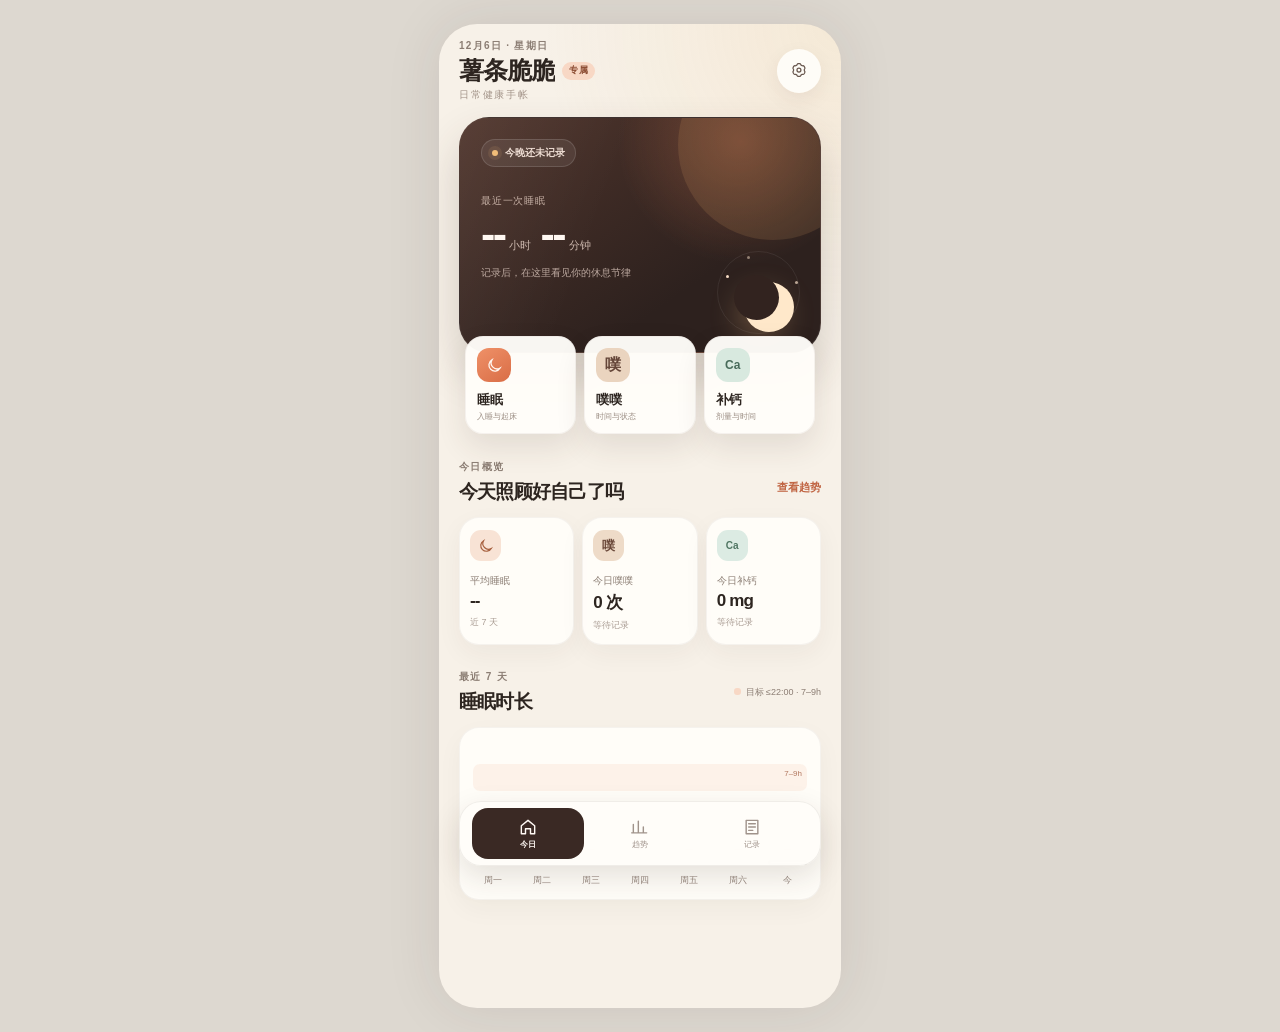
==== commit e3969c90: "Polish mobile layout and interactions" ====
--- a/index.html
+++ b/index.html
@@ -7,7 +7,7 @@
   <meta name="apple-mobile-web-app-capable" content="yes">
   <meta name="apple-mobile-web-app-status-bar-style" content="default">
   <title>薯条脆脆专属 · 日常健康手帐</title>
-  <link rel="stylesheet" href="styles.css">
+  <link rel="stylesheet" href="styles.css?v=3">
 </head>
 <body>
   <div class="app-shell">
@@ -140,7 +140,6 @@
       <section class="view" id="view-history" aria-labelledby="nav-history">
         <div class="page-heading history-heading">
           <div><p class="eyebrow">时间线</p><h2>日常记录</h2><p id="history-count">还没有记录</p></div>
-          <button class="round-add" id="history-add" aria-label="添加记录">＋</button>
         </div>
         <div class="history-list" id="history-list"></div>
       </section>
@@ -248,6 +247,6 @@
   </div>
 
   <div class="toast" id="toast" role="status" aria-live="polite"></div>
-  <script src="app.js"></script>
+  <script src="app.js?v=3"></script>
 </body>
 </html>
--- a/styles.css
+++ b/styles.css
@@ -10,9 +10,12 @@
   --sage-soft: #dce9e1;
   --gold: #e8b86a;
   --danger: #bd5353;
+  --page-pad: 20px;
+  --motion-fast: 150ms;
+  --motion-sheet: 220ms;
 }
 * { box-sizing: border-box; }
-html { background: #ddd8d0; }
+html { background: #ddd8d0; overscroll-behavior-y: none; }
 body {
   margin: 0;
   min-height: 100vh;
@@ -20,9 +23,10 @@
   background: #ddd8d0;
   font-family: -apple-system, BlinkMacSystemFont, "SF Pro Display", "PingFang SC", "Microsoft YaHei", sans-serif;
   -webkit-font-smoothing: antialiased;
+  overscroll-behavior-y: none;
 }
 button, input, textarea { font: inherit; }
-button { color: inherit; }
+button { color: inherit; touch-action: manipulation; }
 button, label { -webkit-tap-highlight-color: transparent; }
 .app-shell {
   position: relative;
@@ -38,7 +42,7 @@
   display: flex;
   align-items: center;
   justify-content: space-between;
-  padding: calc(15px + env(safe-area-inset-top)) 20px 15px;
+  padding: calc(15px + env(safe-area-inset-top)) max(var(--page-pad), env(safe-area-inset-right)) 15px max(var(--page-pad), env(safe-area-inset-left));
 }
 .eyebrow {
   margin: 0 0 5px;
@@ -73,7 +77,7 @@
   letter-spacing: .06em;
 }
 .brand-caption { margin: 4px 0 0; color: #a29388; font-size: 10px; letter-spacing: .18em; }
-.icon-button, .close-button, .round-add {
+.icon-button, .close-button {
   display: grid;
   place-items: center;
   flex: 0 0 auto;
@@ -85,13 +89,12 @@
   width: 44px;
   height: 44px;
   color: #68574e;
-  background: rgba(255,253,249,.82);
-  box-shadow: 0 9px 28px rgba(66,48,38,.08);
-  backdrop-filter: blur(18px);
+  background: rgba(255,253,249,.94);
+  box-shadow: 0 7px 20px rgba(66,48,38,.07);
 }
 .icon-button svg { width: 19px; fill: none; stroke: currentColor; stroke-width: 1.55; }
-main { padding: 0 16px calc(108px + env(safe-area-inset-bottom)); }
-.view { display: none; animation: reveal .34s cubic-bezier(.2,.8,.2,1); }
+main { padding: 0 max(var(--page-pad), env(safe-area-inset-right)) calc(108px + env(safe-area-inset-bottom)) max(var(--page-pad), env(safe-area-inset-left)); }
+.view { display: none; animation: reveal .18s cubic-bezier(.22,.72,.25,1); }
 .view.active { display: block; }
 @keyframes reveal { from { opacity: 0; transform: translateY(8px); } to { opacity: 1; transform: none; } }
 .hero-card {
@@ -106,7 +109,7 @@
   box-shadow: 0 22px 44px rgba(72,48,38,.20);
 }
 .hero-card::after { content: ""; position: absolute; inset: 0; background: linear-gradient(110deg, rgba(255,255,255,.05), transparent 40%); pointer-events: none; }
-.hero-glow { position: absolute; width: 190px; height: 190px; right: -48px; top: -68px; border-radius: 50%; background: rgba(238,178,111,.16); filter: blur(4px); }
+.hero-glow { position: absolute; width: 190px; height: 190px; right: -48px; top: -68px; border-radius: 50%; background: rgba(238,178,111,.13); }
 .hero-copy { position: relative; z-index: 2; }
 .status-pill {
   display: inline-flex;
@@ -145,11 +148,12 @@
   border: 1px solid rgba(87,63,51,.06);
   border-radius: 20px;
   text-align: left;
-  background: rgba(255,253,249,.96);
-  box-shadow: 0 14px 34px rgba(60,43,34,.14);
+  background: #fffdf9;
+  box-shadow: 0 12px 28px rgba(60,43,34,.12);
   cursor: pointer;
-  backdrop-filter: blur(14px);
-}
+  transition: transform var(--motion-fast) ease, box-shadow var(--motion-fast) ease;
+}
+.primary-action:active { transform: scale(.985); box-shadow: 0 7px 18px rgba(60,43,34,.11); }
 .primary-action .plus { display: grid; place-items: center; width: 44px; height: 44px; border-radius: 15px; color: #fff8f2; background: linear-gradient(145deg, #ef9168, #d96d46); box-shadow: 0 8px 18px rgba(222,112,72,.23); font-size: 24px; font-weight: 300; }
 .primary-action b { display: block; font-size: 14px; letter-spacing: -.01em; }
 .primary-action small { color: #998a80; font-size: 10px; }
@@ -176,8 +180,9 @@
   background: rgba(255,253,249,.97);
   box-shadow: 0 13px 30px rgba(60,43,34,.11);
   cursor: pointer;
-}
-.quick-action:active { transform: scale(.98); }
+  transition: transform var(--motion-fast) ease, box-shadow var(--motion-fast) ease;
+}
+.quick-action:active { transform: scale(.97); box-shadow: 0 7px 18px rgba(60,43,34,.09); }
 .quick-icon {
   display: grid;
   place-items: center;
@@ -269,7 +274,6 @@
 .night-dot, .morning-dot { display: inline-block; width: 7px; height: 7px; margin-right: 7px; border-radius: 50%; }.night-dot { background: #4c3530; }.morning-dot { background: var(--gold); }
 .timing-line { height: 5px; margin: 2px 0; border-radius: 5px; background: #eee5de; }.timing-line span { display: block; width: 0; height: 100%; border-radius: inherit; background: linear-gradient(90deg,#5b3e35,#efb66d); transition: width .5s ease; }
 .history-heading { display: flex; align-items: center; justify-content: space-between; }
-.round-add { width: 48px; height: 48px; color: #fff; background: linear-gradient(145deg,#ef9168,#d96d46); box-shadow: 0 10px 24px rgba(216,105,69,.23); font-size: 24px; }
 .history-list { display: grid; gap: 19px; }.month-title { margin: 0 0 8px 3px; color: var(--muted); font-size: 10px; font-weight: 750; }.history-group { display: grid; gap: 8px; }
 .history-item { width: 100%; display: grid; grid-template-columns: 46px minmax(0,1fr) auto; align-items: center; gap: 11px; padding: 13px; border: 1px solid rgba(65,49,40,.05); border-radius: 18px; text-align: left; background: var(--surface); cursor: pointer; }
 .history-item:active { transform: scale(.99); background: #fffaf5; }.date-tile { display: grid; place-items: center; height: 47px; border-radius: 13px; background: #f2e6dc; }
@@ -286,49 +290,59 @@
   z-index: 10;
   left: 50%;
   bottom: calc(10px + env(safe-area-inset-bottom));
-  width: calc(100% - 24px);
-  max-width: 378px;
+  width: calc(100% - 40px);
+  max-width: 362px;
   display: grid;
   grid-template-columns: repeat(3,1fr);
   padding: 6px 12px;
   transform: translateX(-50%);
   border: 1px solid rgba(70,51,41,.08);
   border-radius: 22px;
-  background: rgba(255,253,249,.90);
-  box-shadow: 0 14px 38px rgba(57,41,33,.15);
-  backdrop-filter: blur(22px);
-}
-.bottom-nav button { display: grid; min-height: 51px; justify-items: center; align-content: center; gap: 2px; border: 0; padding: 4px; border-radius: 16px; color: #a0938b; background: transparent; font-size: 8px; cursor: pointer; }
+  background: rgba(255,253,249,.97);
+  box-shadow: 0 11px 30px rgba(57,41,33,.13);
+}
+.bottom-nav button { display: grid; min-height: 51px; justify-items: center; align-content: center; gap: 2px; border: 0; padding: 4px; border-radius: 16px; color: #a0938b; background: transparent; font-size: 8px; cursor: pointer; transition: color var(--motion-fast) ease, background-color var(--motion-fast) ease, transform var(--motion-fast) ease; }
+.bottom-nav button:active { transform: scale(.94); }
 .bottom-nav svg { width: 20px; fill: none; stroke: currentColor; stroke-width: 1.7; stroke-linecap: round; stroke-linejoin: round; }.bottom-nav button.active { color: #fff9f4; background: var(--deep); font-weight: 700; }
-.sheet-backdrop { position: fixed; z-index: 30; inset: 0; display: flex; justify-content: center; align-items: flex-end; background: rgba(37,27,23,.48); backdrop-filter: blur(6px); }
+.sheet-backdrop { position: fixed; z-index: 30; inset: 0; display: flex; justify-content: center; align-items: flex-end; padding: 0 max(10px, env(safe-area-inset-right)) max(8px, env(safe-area-inset-bottom)) max(10px, env(safe-area-inset-left)); background: rgba(37,27,23,.42); animation: backdropIn .16s ease-out both; }
 .sheet-backdrop[hidden] { display: none; }
-.bottom-sheet { width: min(402px,100%); max-height: 94dvh; overflow-y: auto; padding: 10px 19px calc(19px + env(safe-area-inset-bottom)); border-radius: 28px 28px 0 0; background: #fbf7f1; box-shadow: 0 -22px 65px rgba(41,29,24,.22); animation: sheetUp .32s cubic-bezier(.2,.8,.2,1); }
-@keyframes sheetUp { from { transform: translateY(100%); } to { transform: none; } }
+.bottom-sheet { width: 100%; max-width: 382px; max-height: calc(100dvh - max(18px, env(safe-area-inset-top)) - max(8px, env(safe-area-inset-bottom))); overflow-y: auto; overscroll-behavior: contain; scrollbar-width: none; padding: 10px 20px 20px; border-radius: 28px; background: #fbf7f1; box-shadow: 0 18px 52px rgba(41,29,24,.22); animation: sheetUp var(--motion-sheet) cubic-bezier(.2,.76,.24,1) both; will-change: transform; }
+.bottom-sheet::-webkit-scrollbar { display: none; }
+.sheet-backdrop.closing { opacity: 0; transition: opacity .16s ease; }
+.sheet-backdrop.closing .bottom-sheet { transform: translateY(18px) scale(.985); transition: transform .16s ease; }
+@keyframes backdropIn { from { background: rgba(37,27,23,0); } }
+@keyframes sheetUp { from { opacity: .6; transform: translateY(34px) scale(.985); } to { opacity: 1; transform: none; } }
 .sheet-handle { width: 38px; height: 4px; margin: 0 auto 15px; border-radius: 4px; background: #d5cbc3; }
-.sheet-header { display: flex; align-items: center; justify-content: space-between; margin-bottom: 17px; }.sheet-header h2 { font-family: "Songti SC", "STSong", serif; font-size: 24px; }
-.close-button { width: 38px; height: 38px; color: #75655c; background: #eee6df; font-size: 23px; font-weight: 300; }
-.form-field { display: block; margin-top: 13px; }.form-field > span, .quality-field legend { display: block; margin: 0 0 7px 2px; color: #66584f; font-size: 10px; font-weight: 700; }.form-field span small { color: #a79b93; font-weight: 400; }
+.sheet-header { display: flex; align-items: center; justify-content: space-between; margin-bottom: 18px; }.sheet-header h2 { font-family: "Songti SC", "STSong", serif; font-size: 25px; }
+.close-button { width: 40px; height: 40px; color: #75655c; background: #eee6df; font-size: 23px; font-weight: 300; transition: transform var(--motion-fast) ease, background-color var(--motion-fast) ease; }
+.close-button:active { transform: scale(.9); background: #e5dad2; }
+.bottom-sheet form, .form-field, .time-field, .form-two-col > * { min-width: 0; }
+.form-field { display: block; margin-top: 14px; }.form-field > span, .quality-field legend { display: block; margin: 0 0 8px 2px; color: #66584f; font-size: 11px; font-weight: 700; }.form-field span small { color: #a79b93; font-weight: 400; }
 .form-field input, .form-field textarea, .profile-input-row input { width: 100%; border: 1px solid #e4dad2; outline: none; border-radius: 14px; color: var(--ink); background: #fffdfb; }
-.form-field input { height: 48px; padding: 0 13px; }.form-field textarea { padding: 11px 13px; resize: none; line-height: 1.5; }
+.form-field input { min-width: 0; height: 50px; padding: 0 13px; font-size: 16px; }.form-field textarea { min-height: 82px; padding: 13px; resize: none; font-size: 16px; line-height: 1.5; }
 .form-field input:focus, .form-field textarea:focus, .time-field input:focus, .profile-input-row input:focus { border-color: #d68a67; box-shadow: 0 0 0 3px rgba(214,138,103,.12); }
-.time-grid { display: grid; grid-template-columns: 1fr 22px 1fr; align-items: end; gap: 4px; margin-top: 13px; }.time-field span { display: block; margin: 0 0 7px 2px; color: #66584f; font-size: 10px; font-weight: 700; }
-.time-field input { width: 100%; height: 51px; padding: 0 9px; border: 1px solid #e4dad2; outline: none; border-radius: 14px; background: #fffdfb; font-size: 19px; font-weight: 650; }.time-arrow { padding-bottom: 17px; text-align: center; color: #a0938a; }
-.duration-preview { display: flex; justify-content: space-between; margin-top: 10px; padding: 11px 12px; border-radius: 12px; color: #87543e; background: #f8e5d9; font-size: 10px; }.duration-preview strong { font-size: 11px; }
+.time-grid { display: grid; grid-template-columns: minmax(0,1fr) 18px minmax(0,1fr); align-items: end; gap: 5px; margin-top: 14px; }.time-field span { display: block; margin: 0 0 8px 2px; color: #66584f; font-size: 11px; font-weight: 700; }
+.time-field input { width: 100%; min-width: 0; height: 53px; padding: 0 7px; border: 1px solid #e4dad2; outline: none; border-radius: 15px; color: var(--ink); background: #fffdfb; font-size: 18px; font-weight: 700; }.time-arrow { padding-bottom: 18px; text-align: center; color: #a0938a; }
+.duration-preview { display: flex; justify-content: space-between; margin-top: 10px; padding: 12px 13px; border-radius: 13px; color: #87543e; background: #f8e5d9; font-size: 10px; }.duration-preview strong { font-size: 11px; }
 .quality-field { margin: 16px 0 0; padding: 0; border: 0; }.quality-options { display: grid; grid-template-columns: repeat(5,1fr); gap: 5px; }.quality-options input { position: absolute; opacity: 0; pointer-events: none; }
-.quality-options label { display: grid; min-height: 57px; justify-items: center; align-content: center; gap: 2px; padding: 7px 2px; border: 1px solid #e5dcd5; border-radius: 13px; background: #fffdfb; cursor: pointer; }
+.quality-options label { display: grid; min-height: 59px; justify-items: center; align-content: center; gap: 3px; padding: 7px 2px; border: 1px solid #e5dcd5; border-radius: 13px; background: #fffdfb; cursor: pointer; transition: transform var(--motion-fast) ease, border-color var(--motion-fast) ease, background-color var(--motion-fast) ease; }
+.quality-options label:active { transform: scale(.94); }
 .quality-options label span { font-size: 19px; filter: grayscale(.4); opacity: .7; }.quality-options label small { color: #91837a; font-size: 8px; }
 .quality-options input:checked + label { border-color: #df9a79; background: #f9e6da; box-shadow: 0 0 0 2px rgba(223,154,121,.10); }.quality-options input:checked + label span { filter: none; opacity: 1; }
-.save-button, .delete-button { width: 100%; min-height: 50px; margin-top: 17px; border: 0; border-radius: 15px; color: #fff; background: linear-gradient(145deg,#4b342d,#30221e); font-weight: 750; cursor: pointer; }
+.save-button, .delete-button { width: 100%; min-height: 53px; margin-top: 19px; border: 0; border-radius: 16px; color: #fff; background: linear-gradient(145deg,#4b342d,#30221e); box-shadow: 0 10px 22px rgba(57,39,32,.13); font-weight: 750; cursor: pointer; transition: transform var(--motion-fast) ease, box-shadow var(--motion-fast) ease; }
+.save-button:active { transform: scale(.98); box-shadow: 0 5px 13px rgba(57,39,32,.11); }
 .delete-button { margin-top: 7px; color: var(--danger); background: transparent; font-size: 11px; }
-.form-two-col { display: grid; grid-template-columns: 1fr 1fr; gap: 9px; }
+.form-two-col { display: grid; grid-template-columns: minmax(0,1fr) minmax(0,1fr); gap: 9px; }
 .choice-field { margin: 15px 0 0; padding: 0; border: 0; }
 .choice-field legend { margin: 0 0 7px 2px; color: #66584f; font-size: 10px; font-weight: 700; }
 .condition-options { display: grid; grid-template-columns: repeat(4,1fr); gap: 6px; }
 .condition-options input { position: absolute; opacity: 0; pointer-events: none; }
-.condition-options label { display: grid; min-height: 43px; place-items: center; border: 1px solid #e5dcd5; border-radius: 12px; color: #786a61; background: #fffdfb; font-size: 10px; cursor: pointer; }
+.condition-options label { display: grid; min-height: 45px; place-items: center; border: 1px solid #e5dcd5; border-radius: 12px; color: #786a61; background: #fffdfb; font-size: 10px; cursor: pointer; transition: transform var(--motion-fast) ease, border-color var(--motion-fast) ease, background-color var(--motion-fast) ease; }
+.condition-options label:active { transform: scale(.94); }
 .condition-options input:checked + label { border-color: #d79270; color: #88482f; background: #f9e3d6; box-shadow: 0 0 0 2px rgba(215,146,112,.09); font-weight: 750; }
 .dose-presets { display: grid; grid-template-columns: repeat(3,1fr); gap: 7px; margin-top: 8px; }
-.dose-presets button { min-height: 38px; border: 1px solid #dedfd9; border-radius: 11px; color: #557061; background: #edf4f0; font-size: 10px; font-weight: 700; cursor: pointer; }
+.dose-presets button { min-height: 42px; border: 1px solid #dedfd9; border-radius: 12px; color: #557061; background: #edf4f0; font-size: 10px; font-weight: 700; cursor: pointer; transition: transform var(--motion-fast) ease, background-color var(--motion-fast) ease; }
+.dose-presets button:active { transform: scale(.95); background: #dcece3; }
 .profile-settings { margin-bottom: 13px; padding: 15px; border: 1px solid rgba(65,49,40,.05); border-radius: 18px; background: #fffdfb; }
 .profile-settings label { display: flex; align-items: baseline; justify-content: space-between; margin-bottom: 9px; }.profile-settings label span { font-size: 12px; font-weight: 750; }.profile-settings label small { color: var(--muted); font-size: 8px; }
 .profile-input-row { display: grid; grid-template-columns: 1fr 78px; gap: 8px; }.profile-input-row input { min-width: 0; height: 45px; padding: 0 12px; }.profile-input-row button { border: 0; border-radius: 13px; color: #fff9f4; background: var(--deep); font-size: 10px; font-weight: 700; cursor: pointer; }
@@ -345,8 +359,7 @@
   body { padding: 24px 0; }
   .app-shell { min-height: calc(100dvh - 48px); border-radius: 38px; }
   .bottom-nav { bottom: 34px; }
-  .sheet-backdrop { align-items: center; }
-  .bottom-sheet { border-radius: 28px; padding-bottom: 20px; }
+  .sheet-backdrop { align-items: center; padding: 24px; }
 }
 @media (max-width: 430px) { html, body { background: var(--bg); }.app-shell { max-width: none; box-shadow: none; } }
 @media (max-height: 760px) { .hero-card { min-height: 218px; }.hero-kicker { margin-top: 20px; }.moon-orbit { transform: scale(.88); transform-origin: bottom right; } }
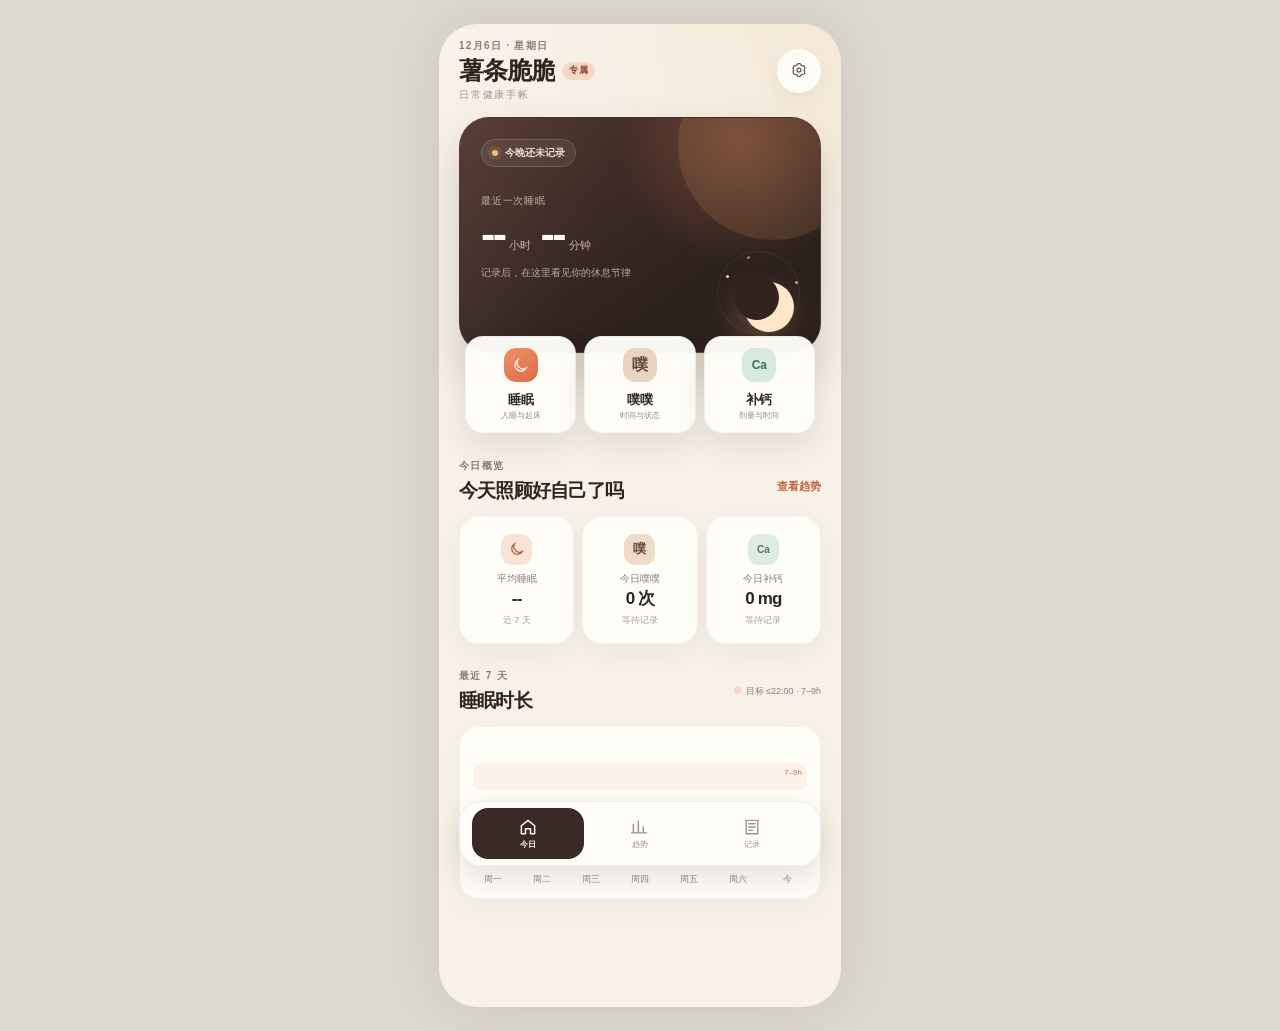
==== commit 68d162cd: "Refine iPhone layout and simplify trends" ====
--- a/index.html
+++ b/index.html
@@ -2,12 +2,12 @@
 <html lang="zh-CN">
 <head>
   <meta charset="utf-8">
-  <meta name="viewport" content="width=device-width, initial-scale=1, viewport-fit=cover">
+  <meta name="viewport" content="width=device-width, initial-scale=1, maximum-scale=1, minimum-scale=1, user-scalable=no, viewport-fit=cover">
   <meta name="theme-color" content="#f7f1e8">
   <meta name="apple-mobile-web-app-capable" content="yes">
   <meta name="apple-mobile-web-app-status-bar-style" content="default">
   <title>薯条脆脆专属 · 日常健康手帐</title>
-  <link rel="stylesheet" href="styles.css?v=3">
+  <link rel="stylesheet" href="styles.css?v=4">
 </head>
 <body>
   <div class="app-shell">
@@ -92,7 +92,6 @@
       </section>
 
       <section class="view" id="view-trends" aria-labelledby="nav-trends">
-        <div class="page-heading"><p class="eyebrow">数据洞察</p><h2>睡眠趋势</h2><p>了解节律，比追求单日完美更重要。</p></div>
         <div class="period-switch" role="tablist" aria-label="统计周期">
           <button class="active" data-period="7">7 天</button>
           <button data-period="30">30 天</button>
@@ -120,20 +119,6 @@
           <div class="calendar-weekdays"><span>一</span><span>二</span><span>三</span><span>四</span><span>五</span><span>六</span><span>日</span></div>
           <div class="calendar-grid" id="calendar-grid"></div>
           <div class="calendar-legend" id="calendar-legend"></div>
-        </article>
-        <article class="trend-card">
-          <div class="card-title-row"><div><small>睡眠时长</small><h3 id="trend-chart-title">最近 7 天</h3></div><span class="goal-chip">目标 8h</span></div>
-          <div class="line-chart" id="line-chart"></div>
-        </article>
-        <article class="insight-card" id="insight-card">
-          <span class="insight-mark">✦</span>
-          <div><small>眠迹观察</small><h3 id="insight-title">开始记录你的睡眠</h3><p id="insight-text">连续记录几天后，这里会出现关于睡眠时长与规律度的个性化提示。</p></div>
-        </article>
-        <article class="timing-card">
-          <div class="section-heading compact"><div><p class="eyebrow">作息时间</p><h2>平均入睡与起床</h2></div></div>
-          <div class="timing-row"><span><i class="night-dot"></i>平均入睡</span><strong id="avg-bedtime">--:--</strong></div>
-          <div class="timing-line"><span id="timing-span"></span></div>
-          <div class="timing-row"><span><i class="morning-dot"></i>平均起床</span><strong id="avg-waketime">--:--</strong></div>
         </article>
       </section>
 
@@ -247,6 +232,6 @@
   </div>
 
   <div class="toast" id="toast" role="status" aria-live="polite"></div>
-  <script src="app.js?v=3"></script>
+  <script src="app.js?v=4"></script>
 </body>
 </html>
--- a/styles.css
+++ b/styles.css
@@ -15,7 +15,7 @@
   --motion-sheet: 220ms;
 }
 * { box-sizing: border-box; }
-html { background: #ddd8d0; overscroll-behavior-y: none; }
+html { background: #ddd8d0; overscroll-behavior-y: none; touch-action: manipulation; -webkit-text-size-adjust: 100%; text-size-adjust: 100%; }
 body {
   margin: 0;
   min-height: 100vh;
@@ -170,13 +170,14 @@
   min-width: 0;
   min-height: 92px;
   display: grid;
-  justify-items: start;
-  align-content: space-between;
+  grid-template-rows: 34px auto;
+  justify-items: center;
+  align-content: center;
   gap: 9px;
   padding: 11px;
   border: 1px solid rgba(87,63,51,.06);
   border-radius: 18px;
-  text-align: left;
+  text-align: center;
   background: rgba(255,253,249,.97);
   box-shadow: 0 13px 30px rgba(60,43,34,.11);
   cursor: pointer;
@@ -195,8 +196,9 @@
 .quick-icon svg { width: 17px; fill: none; stroke: currentColor; stroke-width: 1.8; }
 .poop-mark { color: #654639; background: #ead4bf; font-family: "Songti SC",serif; font-weight: 800; }
 .calcium-mark { color: #486b5a; background: #d8e9df; font-family: "Avenir Next",sans-serif; font-size: 12px; font-weight: 800; }
-.quick-action b, .quick-action small { display: block; white-space: nowrap; }
-.quick-action b { font-size: 13px; }.quick-action small { margin-top: 2px; color: #9a8c82; font-size: 8px; }
+.quick-action > span:last-child { width: 100%; min-width: 0; }
+.quick-action b, .quick-action small { display: block; overflow: hidden; text-align: center; text-overflow: ellipsis; white-space: nowrap; }
+.quick-action b { font-size: 13px; line-height: 17px; }.quick-action small { margin-top: 2px; color: #9a8c82; font-size: 8px; line-height: 11px; }
 .section-block { margin-top: 25px; }
 .section-heading { display: flex; align-items: end; justify-content: space-between; margin-bottom: 12px; }
 .section-heading.compact { align-items: center; }
@@ -205,8 +207,10 @@
 .text-button { min-height: 36px; border: 0; padding: 7px 0 7px 12px; color: #c06442; background: transparent; font-size: 11px; font-weight: 700; cursor: pointer; }
 .metric-grid { display: grid; grid-template-columns: 1fr 1fr; gap: 10px; }
 .daily-metrics { grid-template-columns: repeat(3,1fr); gap: 8px; }
-.daily-metrics .metric-card { padding: 12px 10px; }
-.daily-metrics .metric-card strong { font-size: 17px; }
+.daily-metrics .metric-card { display: grid; min-height: 128px; grid-template-rows: 31px 20px 28px 14px; justify-items: center; align-content: center; padding: 12px 8px; text-align: center; }
+.daily-metrics .metric-card p { width: 100%; margin: 8px 0 0; line-height: 12px; }
+.daily-metrics .metric-card strong { width: 100%; align-self: center; font-size: 17px; line-height: 24px; }
+.daily-metrics .metric-card small { width: 100%; align-self: center; overflow: hidden; line-height: 12px; text-overflow: ellipsis; white-space: nowrap; }
 .poop-mini { color: #6b493a; background: #eedbc8; font-family: "Songti SC",serif; font-size: 13px; font-weight: 800; }
 .calcium-mini { color: #4f7562; background: #dcebe3; font-family: "Avenir Next",sans-serif; font-size: 10px; font-weight: 800; }
 .metric-card { min-width: 0; padding: 15px; border: 1px solid rgba(65,49,40,.05); border-radius: 20px; background: rgba(255,253,249,.94); box-shadow: 0 9px 26px rgba(62,45,36,.05); }
@@ -230,19 +234,20 @@
 .page-heading { padding: 11px 3px 18px; }
 .page-heading h2 { font-family: "Songti SC", "STSong", serif; font-size: 29px; }
 .page-heading > p:last-child { margin: 7px 0 0; color: var(--muted); font-size: 11px; }
+#view-trends { padding-top: 10px; }
 .period-switch { display: grid; grid-template-columns: repeat(3,1fr); padding: 4px; border-radius: 15px; background: #e9e0d6; }
-.period-switch button { min-height: 37px; border: 0; border-radius: 12px; color: #8e8076; background: transparent; font-size: 11px; cursor: pointer; }
+.period-switch button { display: grid; min-height: 37px; place-items: center; border: 0; border-radius: 12px; color: #8e8076; background: transparent; font-size: 11px; line-height: 1; cursor: pointer; }
 .period-switch button.active { color: var(--ink); background: var(--surface); box-shadow: 0 5px 16px rgba(61,44,35,.08); font-weight: 750; }
 .stat-strip { display: grid; grid-template-columns: repeat(3,1fr); gap: 8px; margin-top: 12px; }
-.stat-strip article { min-width: 0; padding: 14px 10px; border: 1px solid rgba(65,49,40,.04); border-radius: 17px; background: var(--surface); }
+.stat-strip article { display: grid; min-width: 0; min-height: 88px; grid-template-rows: 13px 30px 13px; align-content: center; padding: 12px 8px; border: 1px solid rgba(65,49,40,.04); border-radius: 17px; text-align: center; background: var(--surface); }
 .stat-strip small, .stat-strip em { display: block; overflow: hidden; color: var(--muted); font-size: 8px; font-style: normal; text-overflow: ellipsis; white-space: nowrap; }
-.stat-strip strong { display: block; margin: 7px 0 4px; overflow: hidden; font-size: 19px; letter-spacing: -.05em; text-overflow: ellipsis; white-space: nowrap; }
+.stat-strip strong { display: block; align-self: center; margin: 0; overflow: hidden; font-size: 19px; line-height: 26px; letter-spacing: -.05em; text-overflow: ellipsis; white-space: nowrap; }
 .wellness-stat-grid { display: grid; grid-template-columns: 1fr 1fr; gap: 8px; margin-top: 8px; }
-.wellness-stat-grid article { display: flex; align-items: center; gap: 10px; min-width: 0; padding: 12px; border: 1px solid rgba(65,49,40,.04); border-radius: 17px; background: var(--surface); }
+.wellness-stat-grid article { display: grid; min-width: 0; min-height: 72px; grid-template-columns: 33px minmax(0,1fr); align-items: center; gap: 10px; padding: 12px; border: 1px solid rgba(65,49,40,.04); border-radius: 17px; background: var(--surface); }
 .wellness-badge { display: grid; flex: 0 0 33px; place-items: center; width: 33px; height: 33px; border-radius: 11px; }
-.wellness-stat-grid div { min-width: 0; }.wellness-stat-grid small, .wellness-stat-grid em { display: block; overflow: hidden; color: var(--muted); font-size: 8px; font-style: normal; text-overflow: ellipsis; white-space: nowrap; }
+.wellness-stat-grid div { display: grid; min-width: 0; align-content: center; text-align: left; }.wellness-stat-grid small, .wellness-stat-grid em { display: block; overflow: hidden; color: var(--muted); font-size: 8px; line-height: 11px; font-style: normal; text-overflow: ellipsis; white-space: nowrap; }
 .wellness-stat-grid strong { display: block; margin: 3px 0 1px; overflow: hidden; font-size: 15px; text-overflow: ellipsis; white-space: nowrap; }
-.calendar-card { margin-top: 12px; padding: 17px 15px 15px; border: 1px solid rgba(65,49,40,.05); border-radius: 22px; background: var(--surface); box-shadow: 0 10px 28px rgba(62,45,36,.05); }
+.calendar-card { margin: 12px 0; padding: 17px 15px 15px; border: 1px solid rgba(65,49,40,.05); border-radius: 22px; background: var(--surface); box-shadow: 0 10px 28px rgba(62,45,36,.05); }
 .calendar-head { display: flex; align-items: center; justify-content: space-between; }
 .calendar-head small { color: var(--muted); font-size: 8px; }.calendar-head h3 { margin: 3px 0 0; font-size: 18px; letter-spacing: -.03em; }
 .month-controls { display: flex; gap: 6px; }.month-controls button { display: grid; width: 34px; height: 34px; place-items: center; border: 1px solid #e6ddd6; border-radius: 11px; color: #6f5f56; background: #faf6f1; font-size: 20px; cursor: pointer; }
@@ -251,7 +256,7 @@
 .calendar-metric-switch button.active { color: #fff9f4; background: var(--deep); font-weight: 750; box-shadow: 0 5px 14px rgba(62,44,36,.15); }
 .calendar-weekdays, .calendar-grid { display: grid; grid-template-columns: repeat(7,1fr); gap: 5px; }
 .calendar-weekdays { margin-bottom: 6px; text-align: center; color: #9b8d84; font-size: 8px; }
-.calendar-day { position: relative; display: grid; aspect-ratio: 1; place-items: center; border: 1px solid rgba(65,49,40,.03); border-radius: 10px; color: #9c8f87; background: #f1ece7; transition: .2s ease; }
+.calendar-day { position: relative; display: grid; aspect-ratio: 1; place-items: center; border: 1px solid rgba(65,49,40,.03); border-radius: 10px; color: #9c8f87; text-align: center; font-variant-numeric: tabular-nums; background: #f1ece7; transition: .2s ease; }
 .calendar-day b { font-size: 10px; font-weight: 650; }
 .calendar-day.outside { opacity: .27; }
 .calendar-day.sleep-good { color: #315b49; background: #b9dbc9; }.calendar-day.sleep-late { color: #8a422f; background: #f2b7a3; }
@@ -260,19 +265,7 @@
 .calendar-legend { display: flex; flex-wrap: wrap; gap: 9px 12px; margin-top: 11px; color: #8e8178; font-size: 8px; }
 .calendar-legend span { display: inline-flex; align-items: center; gap: 5px; }.calendar-legend i { width: 10px; height: 10px; border-radius: 4px; background: #f1ece7; }
 .calendar-legend i.sleep-good { background: #b9dbc9; }.calendar-legend i.sleep-late { background: #f2b7a3; }.calendar-legend i.heat-1 { background: #dbeae2; }.calendar-legend i.heat-2 { background: #9bcbb5; }.calendar-legend i.heat-3 { background: #4f9173; }
-.trend-card, .timing-card { margin-top: 12px; padding: 18px; border: 1px solid rgba(65,49,40,.05); border-radius: 20px; background: var(--surface); }
-.card-title-row { display: flex; align-items: center; justify-content: space-between; }.card-title-row small { color: var(--muted); font-size: 9px; }.card-title-row h3 { margin: 3px 0 0; font-size: 16px; }
-.goal-chip { padding: 6px 9px; border-radius: 999px; color: #8f5038; background: #f9e2d5; font-size: 8px; }
-.line-chart { width: 100%; min-height: 178px; margin-top: 10px; }.line-chart svg { display: block; width: 100%; height: 178px; overflow: visible; }
-.chart-grid-line { stroke: #e9e1db; stroke-width: 1; stroke-dasharray: 3 4; }.chart-area { fill: url(#areaGradient); }
-.chart-path { fill: none; stroke: #d77450; stroke-width: 2.5; stroke-linecap: round; stroke-linejoin: round; }.chart-point { fill: #fff; stroke: #d77450; stroke-width: 2; }.chart-axis-label { fill: #9c8e85; font-size: 9px; }
-.empty-chart { display: grid; place-items: center; min-height: 168px; color: var(--muted); font-size: 11px; }
-.insight-card { display: flex; gap: 12px; margin-top: 12px; padding: 18px; color: #fff7f1; border-radius: 20px; background: linear-gradient(145deg, #4a322b, #32241f); box-shadow: 0 14px 30px rgba(64,44,35,.11); }
-.insight-mark { display: grid; flex: 0 0 34px; place-items: center; width: 34px; height: 34px; border-radius: 12px; color: #813f28; background: #f4c5a8; }
-.insight-card small { color: #c5aea3; font-size: 8px; }.insight-card h3 { margin: 5px 0; font-size: 14px; }.insight-card p { margin: 0; color: #cdbbb2; font-size: 10px; line-height: 1.65; }
-.timing-card { margin-bottom: 12px; }.timing-row { display: flex; align-items: center; justify-content: space-between; padding: 9px 0; font-size: 11px; }.timing-row span { color: var(--muted); }.timing-row strong { font-size: 18px; }
 .night-dot, .morning-dot { display: inline-block; width: 7px; height: 7px; margin-right: 7px; border-radius: 50%; }.night-dot { background: #4c3530; }.morning-dot { background: var(--gold); }
-.timing-line { height: 5px; margin: 2px 0; border-radius: 5px; background: #eee5de; }.timing-line span { display: block; width: 0; height: 100%; border-radius: inherit; background: linear-gradient(90deg,#5b3e35,#efb66d); transition: width .5s ease; }
 .history-heading { display: flex; align-items: center; justify-content: space-between; }
 .history-list { display: grid; gap: 19px; }.month-title { margin: 0 0 8px 3px; color: var(--muted); font-size: 10px; font-weight: 750; }.history-group { display: grid; gap: 8px; }
 .history-item { width: 100%; display: grid; grid-template-columns: 46px minmax(0,1fr) auto; align-items: center; gap: 11px; padding: 13px; border: 1px solid rgba(65,49,40,.05); border-radius: 18px; text-align: left; background: var(--surface); cursor: pointer; }
@@ -320,14 +313,17 @@
 .form-field { display: block; margin-top: 14px; }.form-field > span, .quality-field legend { display: block; margin: 0 0 8px 2px; color: #66584f; font-size: 11px; font-weight: 700; }.form-field span small { color: #a79b93; font-weight: 400; }
 .form-field input, .form-field textarea, .profile-input-row input { width: 100%; border: 1px solid #e4dad2; outline: none; border-radius: 14px; color: var(--ink); background: #fffdfb; }
 .form-field input { min-width: 0; height: 50px; padding: 0 13px; font-size: 16px; }.form-field textarea { min-height: 82px; padding: 13px; resize: none; font-size: 16px; line-height: 1.5; }
+.form-field input[type="date"], .form-field input[type="time"], .time-field input[type="time"], .bedtime-goal-row input[type="time"] { display: block; width: 100%; min-width: 0; max-width: 100%; overflow: hidden; -webkit-appearance: none; appearance: none; font-variant-numeric: tabular-nums; }
+.form-field input[type="date"]::-webkit-date-and-time-value, .form-field input[type="time"]::-webkit-date-and-time-value, .time-field input[type="time"]::-webkit-date-and-time-value, .bedtime-goal-row input[type="time"]::-webkit-date-and-time-value { min-width: 0; margin: 0; text-align: center; }
 .form-field input:focus, .form-field textarea:focus, .time-field input:focus, .profile-input-row input:focus { border-color: #d68a67; box-shadow: 0 0 0 3px rgba(214,138,103,.12); }
-.time-grid { display: grid; grid-template-columns: minmax(0,1fr) 18px minmax(0,1fr); align-items: end; gap: 5px; margin-top: 14px; }.time-field span { display: block; margin: 0 0 8px 2px; color: #66584f; font-size: 11px; font-weight: 700; }
+.time-grid { position: relative; display: grid; grid-template-columns: repeat(2,minmax(0,1fr)); align-items: end; gap: 10px; margin-top: 14px; }.time-field span { display: block; margin: 0 0 8px 2px; color: #66584f; font-size: 11px; font-weight: 700; }
 .time-field input { width: 100%; min-width: 0; height: 53px; padding: 0 7px; border: 1px solid #e4dad2; outline: none; border-radius: 15px; color: var(--ink); background: #fffdfb; font-size: 18px; font-weight: 700; }.time-arrow { padding-bottom: 18px; text-align: center; color: #a0938a; }
+.time-arrow { position: absolute; z-index: 2; left: 50%; bottom: 14px; display: grid; width: 24px; height: 24px; padding: 0; transform: translateX(-50%); place-items: center; border: 1px solid #e7ddd6; border-radius: 50%; color: #6f5f56; background: #fbf7f1; font-size: 14px; line-height: 1; font-weight: 700; pointer-events: none; }
 .duration-preview { display: flex; justify-content: space-between; margin-top: 10px; padding: 12px 13px; border-radius: 13px; color: #87543e; background: #f8e5d9; font-size: 10px; }.duration-preview strong { font-size: 11px; }
 .quality-field { margin: 16px 0 0; padding: 0; border: 0; }.quality-options { display: grid; grid-template-columns: repeat(5,1fr); gap: 5px; }.quality-options input { position: absolute; opacity: 0; pointer-events: none; }
-.quality-options label { display: grid; min-height: 59px; justify-items: center; align-content: center; gap: 3px; padding: 7px 2px; border: 1px solid #e5dcd5; border-radius: 13px; background: #fffdfb; cursor: pointer; transition: transform var(--motion-fast) ease, border-color var(--motion-fast) ease, background-color var(--motion-fast) ease; }
+.quality-options label { display: grid; min-width: 0; min-height: 59px; grid-template-rows: 24px 12px; justify-items: center; align-content: center; gap: 3px; padding: 7px 2px; border: 1px solid #e5dcd5; border-radius: 13px; text-align: center; background: #fffdfb; cursor: pointer; transition: transform var(--motion-fast) ease, border-color var(--motion-fast) ease, background-color var(--motion-fast) ease; }
 .quality-options label:active { transform: scale(.94); }
-.quality-options label span { font-size: 19px; filter: grayscale(.4); opacity: .7; }.quality-options label small { color: #91837a; font-size: 8px; }
+.quality-options label span { align-self: center; font-size: 19px; line-height: 24px; filter: grayscale(.4); opacity: .7; }.quality-options label small { align-self: center; color: #91837a; font-size: 8px; line-height: 12px; }
 .quality-options input:checked + label { border-color: #df9a79; background: #f9e6da; box-shadow: 0 0 0 2px rgba(223,154,121,.10); }.quality-options input:checked + label span { filter: none; opacity: 1; }
 .save-button, .delete-button { width: 100%; min-height: 53px; margin-top: 19px; border: 0; border-radius: 16px; color: #fff; background: linear-gradient(145deg,#4b342d,#30221e); box-shadow: 0 10px 22px rgba(57,39,32,.13); font-weight: 750; cursor: pointer; transition: transform var(--motion-fast) ease, box-shadow var(--motion-fast) ease; }
 .save-button:active { transform: scale(.98); box-shadow: 0 5px 13px rgba(57,39,32,.11); }
@@ -337,11 +333,11 @@
 .choice-field legend { margin: 0 0 7px 2px; color: #66584f; font-size: 10px; font-weight: 700; }
 .condition-options { display: grid; grid-template-columns: repeat(4,1fr); gap: 6px; }
 .condition-options input { position: absolute; opacity: 0; pointer-events: none; }
-.condition-options label { display: grid; min-height: 45px; place-items: center; border: 1px solid #e5dcd5; border-radius: 12px; color: #786a61; background: #fffdfb; font-size: 10px; cursor: pointer; transition: transform var(--motion-fast) ease, border-color var(--motion-fast) ease, background-color var(--motion-fast) ease; }
+.condition-options label { display: grid; min-width: 0; min-height: 45px; place-items: center; border: 1px solid #e5dcd5; border-radius: 12px; color: #786a61; text-align: center; background: #fffdfb; font-size: 10px; line-height: 1; cursor: pointer; transition: transform var(--motion-fast) ease, border-color var(--motion-fast) ease, background-color var(--motion-fast) ease; }
 .condition-options label:active { transform: scale(.94); }
 .condition-options input:checked + label { border-color: #d79270; color: #88482f; background: #f9e3d6; box-shadow: 0 0 0 2px rgba(215,146,112,.09); font-weight: 750; }
 .dose-presets { display: grid; grid-template-columns: repeat(3,1fr); gap: 7px; margin-top: 8px; }
-.dose-presets button { min-height: 42px; border: 1px solid #dedfd9; border-radius: 12px; color: #557061; background: #edf4f0; font-size: 10px; font-weight: 700; cursor: pointer; transition: transform var(--motion-fast) ease, background-color var(--motion-fast) ease; }
+.dose-presets button { display: grid; min-width: 0; min-height: 42px; place-items: center; border: 1px solid #dedfd9; border-radius: 12px; color: #557061; text-align: center; background: #edf4f0; font-size: 10px; line-height: 1; font-weight: 700; cursor: pointer; transition: transform var(--motion-fast) ease, background-color var(--motion-fast) ease; }
 .dose-presets button:active { transform: scale(.95); background: #dcece3; }
 .profile-settings { margin-bottom: 13px; padding: 15px; border: 1px solid rgba(65,49,40,.05); border-radius: 18px; background: #fffdfb; }
 .profile-settings label { display: flex; align-items: baseline; justify-content: space-between; margin-bottom: 9px; }.profile-settings label span { font-size: 12px; font-weight: 750; }.profile-settings label small { color: var(--muted); font-size: 8px; }
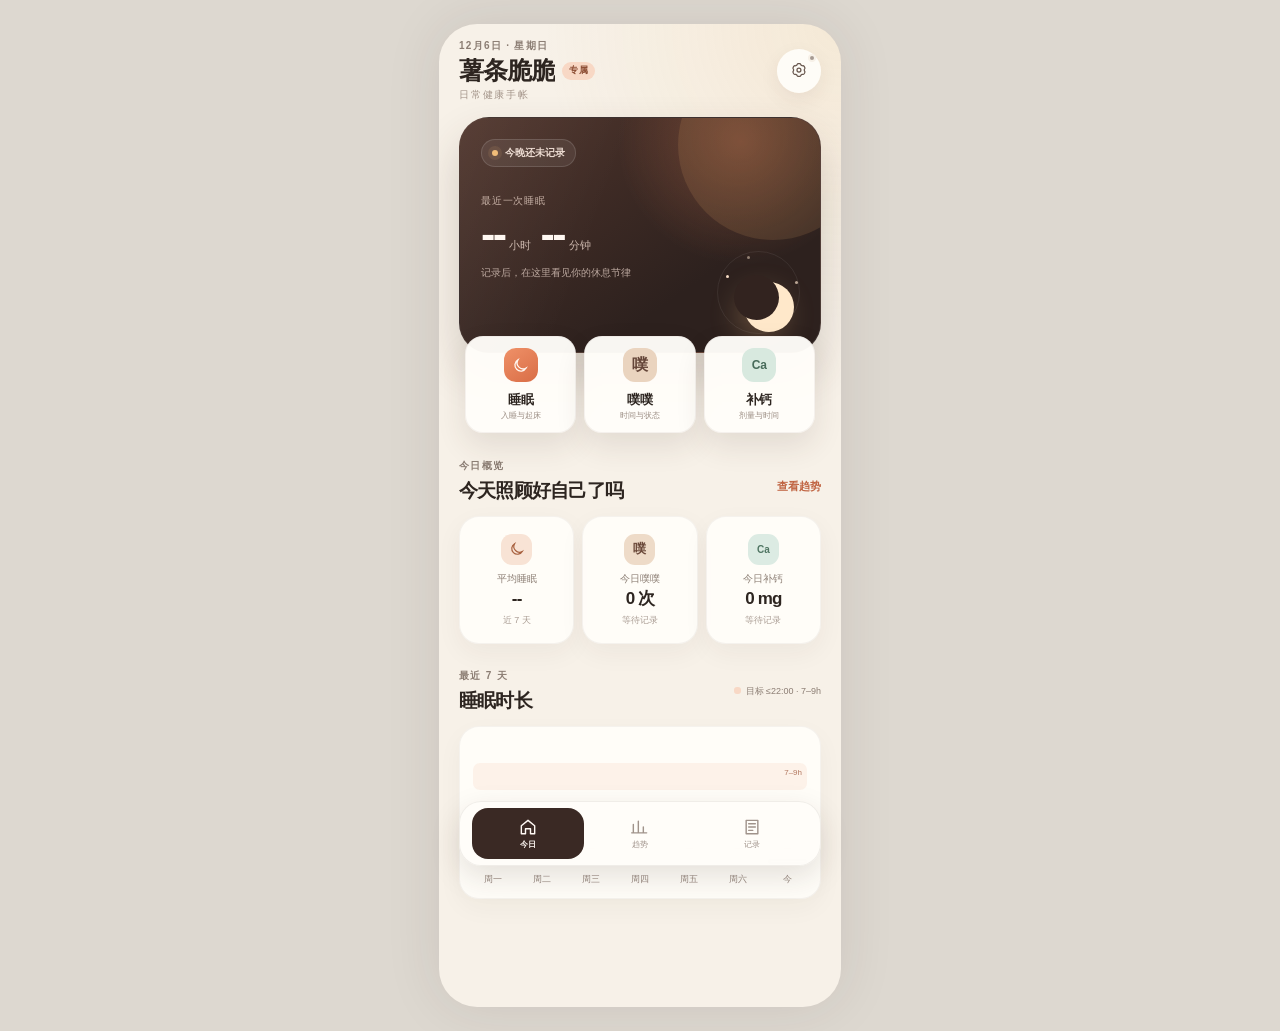
==== commit 0cd601a7: "Add cloud sync and refine sleep trends" ====
--- a/index.html
+++ b/index.html
@@ -2,23 +2,29 @@
 <html lang="zh-CN">
 <head>
   <meta charset="utf-8">
-  <meta name="viewport" content="width=device-width, initial-scale=1, maximum-scale=1, minimum-scale=1, user-scalable=no, viewport-fit=cover">
+  <meta name="viewport" content="width=device-width, initial-scale=1, maximum-scale=1, user-scalable=no, viewport-fit=cover">
   <meta name="theme-color" content="#f7f1e8">
+  <meta name="mobile-web-app-capable" content="yes">
   <meta name="apple-mobile-web-app-capable" content="yes">
   <meta name="apple-mobile-web-app-status-bar-style" content="default">
+  <meta name="apple-mobile-web-app-title" content="健康记录">
   <title>薯条脆脆专属 · 日常健康手帐</title>
-  <link rel="stylesheet" href="styles.css?v=4">
+  <link rel="manifest" href="manifest.webmanifest?v=1">
+  <link rel="apple-touch-icon" sizes="180x180" href="icons/apple-touch-icon.png?v=1">
+  <link rel="icon" type="image/png" sizes="192x192" href="icons/icon-192.png?v=1">
+  <link rel="stylesheet" href="styles.css?v=12">
 </head>
 <body>
   <div class="app-shell">
     <header class="topbar">
       <div class="brand-lockup">
         <p class="eyebrow" id="today-label"></p>
-        <h1><span id="display-name">薯条脆脆</span><small>专属</small></h1>
+        <h1><button class="secret-name-trigger" id="display-name" type="button" aria-label="薯条脆脆" disabled>薯条脆脆</button><small>专属</small></h1>
         <p class="brand-caption">日常健康手帐</p>
       </div>
       <button class="icon-button" id="open-settings" aria-label="设置与数据">
         <svg viewBox="0 0 24 24" aria-hidden="true"><path d="M12 3.4a1.8 1.8 0 0 1 1.7 1.2l.2.6a7.1 7.1 0 0 1 1.6.9l.6-.1a1.8 1.8 0 0 1 1.8.8l.7 1.2a1.8 1.8 0 0 1-.1 2l-.4.5a7.3 7.3 0 0 1 0 1.9l.4.5a1.8 1.8 0 0 1 .1 2l-.7 1.2a1.8 1.8 0 0 1-1.8.8l-.6-.1a7.1 7.1 0 0 1-1.6.9l-.2.6a1.8 1.8 0 0 1-1.7 1.2h-1.4a1.8 1.8 0 0 1-1.7-1.2l-.2-.6a7.1 7.1 0 0 1-1.6-.9l-.6.1a1.8 1.8 0 0 1-1.8-.8L4 14.9a1.8 1.8 0 0 1 .1-2l.4-.5a7.3 7.3 0 0 1 0-1.9l-.4-.5A1.8 1.8 0 0 1 4 8l.7-1.2A1.8 1.8 0 0 1 6.5 6l.6.1a7.1 7.1 0 0 1 1.6-.9l.2-.6a1.8 1.8 0 0 1 1.7-1.2H12Z"/><circle cx="11.3" cy="11.5" r="2.5"/></svg>
+        <span class="cloud-indicator" id="cloud-indicator" aria-hidden="true"></span>
       </button>
     </header>
 
@@ -97,14 +103,10 @@
           <button data-period="30">30 天</button>
           <button data-period="90">90 天</button>
         </div>
-        <div class="stat-strip">
-          <article><small>平均时长</small><strong id="trend-average">--</strong><em id="trend-average-delta">暂无对比</em></article>
-          <article><small>平均质量</small><strong id="trend-quality">--</strong><em>主观评分</em></article>
-          <article><small>规律度</small><strong id="trend-consistency">--</strong><em>入睡波动</em></article>
-        </div>
-        <div class="wellness-stat-grid">
-          <article><span class="wellness-badge poop-mark">噗</span><div><small>本周期噗噗</small><strong id="trend-poop">0 次</strong><em id="trend-poop-days">0 天有记录</em></div></article>
-          <article><span class="wellness-badge calcium-mark">Ca</span><div><small>本周期补钙</small><strong id="trend-calcium">0 mg</strong><em id="trend-calcium-days">0 天有记录</em></div></article>
+        <div class="trend-summary-grid">
+          <article class="trend-summary-card"><span class="summary-mark sleep-summary-mark">☾</span><small>睡眠</small><strong id="trend-average">--</strong><em id="trend-average-delta">暂无记录</em></article>
+          <article class="trend-summary-card"><span class="summary-mark poop-mark">噗</span><small>噗噗</small><strong id="trend-poop">0 次</strong><em id="trend-poop-days">0 天记录</em></article>
+          <article class="trend-summary-card"><span class="summary-mark calcium-mark">Ca</span><small>补钙</small><strong id="trend-calcium">0 mg</strong><em id="trend-calcium-days">0 天记录</em></article>
         </div>
         <article class="calendar-card">
           <div class="calendar-head">
@@ -123,10 +125,7 @@
       </section>
 
       <section class="view" id="view-history" aria-labelledby="nav-history">
-        <div class="page-heading history-heading">
-          <div><p class="eyebrow">时间线</p><h2>日常记录</h2><p id="history-count">还没有记录</p></div>
-        </div>
-        <div class="history-list" id="history-list"></div>
+        <div class="history-list" id="history-list" aria-label="日常记录时间线"></div>
       </section>
     </main>
 
@@ -147,7 +146,7 @@
     <section class="bottom-sheet" role="dialog" aria-modal="true" aria-labelledby="sheet-title">
       <div class="sheet-handle"></div>
       <div class="sheet-header"><div><p class="eyebrow" id="sheet-eyebrow">新增</p><h2 id="sheet-title">记录睡眠</h2></div><button class="close-button" id="close-sheet" aria-label="关闭">×</button></div>
-      <form id="sleep-form">
+      <form id="sleep-form" novalidate>
         <input type="hidden" id="edit-id">
         <label class="form-field"><span>睡眠日期</span><input type="date" id="sleep-date" required></label>
         <div class="time-grid">
@@ -163,7 +162,7 @@
           <input type="radio" name="quality" value="4" id="q4"><label for="q4"><span>🙂</span><small>良好</small></label>
           <input type="radio" name="quality" value="5" id="q5"><label for="q5"><span>✨</span><small>很好</small></label>
         </div></fieldset>
-        <label class="form-field"><span>备注 <small>选填</small></span><textarea id="sleep-note" rows="2" maxlength="80" placeholder="例如：睡前喝了咖啡、夜间醒来一次"></textarea></label>
+        <label class="form-field"><span>备注 <small>选填</small></span><textarea id="sleep-note" rows="2" maxlength="80" style="resize: none" placeholder="例如：睡前喝了咖啡、夜间醒来一次"></textarea></label>
         <button class="save-button" type="submit">保存记录</button>
         <button class="delete-button" type="button" id="delete-entry" hidden>删除这条记录</button>
       </form>
@@ -173,16 +172,29 @@
   <div class="sheet-backdrop" id="settings-backdrop" hidden>
     <section class="bottom-sheet settings-sheet" role="dialog" aria-modal="true" aria-labelledby="settings-title">
       <div class="sheet-handle"></div>
-      <div class="sheet-header"><div><p class="eyebrow">本地数据</p><h2 id="settings-title">数据管理</h2></div><button class="close-button" id="close-settings" aria-label="关闭">×</button></div>
+      <div class="sheet-header"><div><p class="eyebrow">个人数据</p><h2 id="settings-title">数据与同步</h2></div><button class="close-button" id="close-settings" aria-label="关闭">×</button></div>
+      <section class="cloud-card" id="cloud-card" aria-labelledby="cloud-status-label">
+        <div class="cloud-card-heading">
+          <span class="cloud-status-mark" id="cloud-status-mark" aria-hidden="true"></span>
+          <div><h3 id="cloud-status-label">正在检查云端状态</h3><p id="cloud-account" hidden></p></div>
+        </div>
+        <p class="cloud-status-copy" id="cloud-status-copy" role="status" aria-live="polite">本机记录不受影响。</p>
+        <p class="cloud-error" id="cloud-error" role="alert" hidden></p>
+        <div class="cloud-actions">
+          <button class="cloud-primary" id="cloud-login" type="button" hidden>登录 CloudBase</button>
+          <button class="cloud-primary" id="cloud-sync" type="button" hidden>立即同步</button>
+          <button class="cloud-secondary" id="cloud-logout" type="button" hidden>退出登录</button>
+        </div>
+      </section>
       <div class="profile-settings">
         <label for="profile-name"><span>专属名称</span><small>显示在首页，最多 12 个字</small></label>
         <div class="profile-input-row"><input type="text" id="profile-name" maxlength="12" placeholder="例如：薯条脆脆"><button id="save-profile" type="button">保存设置</button></div>
         <label class="preference-label" for="bedtime-goal"><span>最晚入睡时间</span><small>晚于此时间标记为未达标</small></label>
         <div class="bedtime-goal-row"><input type="time" id="bedtime-goal" value="22:00"><span>默认 22:00</span></div>
       </div>
-      <p class="settings-copy">日常记录仅保存在当前浏览器中。你可以导出备份，或从备份文件恢复。</p>
+      <p class="settings-copy">应用始终保留一份本机数据。登录 CloudBase 后可以跨设备同步；JSON 备份仍可作为独立的手动备份。</p>
       <div class="settings-actions">
-        <button id="export-data"><span>导出 JSON 备份</span><small>保存全部日常记录</small></button>
+        <button id="export-data"><span>保存备份到文件</span><small id="backup-file-name">薯条脆脆健康记录_2026-08-31.json</small></button>
         <label class="import-label"><span>导入 JSON 备份</span><small>恢复三类记录与专属名称</small><input type="file" id="import-data" accept=".json,application/json"></label>
         <button class="danger-row" id="clear-data"><span>清空全部数据</span><small>此操作无法撤销</small></button>
       </div>
@@ -193,7 +205,7 @@
     <section class="bottom-sheet compact-sheet" role="dialog" aria-modal="true" aria-labelledby="poop-title">
       <div class="sheet-handle"></div>
       <div class="sheet-header"><div><p class="eyebrow" id="poop-eyebrow">新增</p><h2 id="poop-title">记录噗噗</h2></div><button class="close-button" id="close-poop" aria-label="关闭">×</button></div>
-      <form id="poop-form">
+      <form id="poop-form" novalidate>
         <input type="hidden" id="poop-edit-id">
         <div class="form-two-col">
           <label class="form-field"><span>日期</span><input type="date" id="poop-date" required></label>
@@ -205,7 +217,7 @@
           <input type="radio" name="poop-condition" value="偏软" id="p-soft"><label for="p-soft">偏软</label>
           <input type="radio" name="poop-condition" value="不适" id="p-unwell"><label for="p-unwell">不适</label>
         </div></fieldset>
-        <label class="form-field"><span>备注 <small>选填</small></span><textarea id="poop-note" rows="2" maxlength="80" placeholder="例如：很顺畅、肚子有点不舒服"></textarea></label>
+        <label class="form-field"><span>备注 <small>选填</small></span><textarea id="poop-note" rows="2" maxlength="80" style="resize: none" placeholder="例如：很顺畅、肚子有点不舒服"></textarea></label>
         <button class="save-button" type="submit">保存噗噗记录</button>
         <button class="delete-button" type="button" id="delete-poop" hidden>删除这条记录</button>
       </form>
@@ -216,7 +228,7 @@
     <section class="bottom-sheet compact-sheet" role="dialog" aria-modal="true" aria-labelledby="calcium-title">
       <div class="sheet-handle"></div>
       <div class="sheet-header"><div><p class="eyebrow" id="calcium-eyebrow">新增</p><h2 id="calcium-title">记录补钙</h2></div><button class="close-button" id="close-calcium" aria-label="关闭">×</button></div>
-      <form id="calcium-form">
+      <form id="calcium-form" novalidate>
         <input type="hidden" id="calcium-edit-id">
         <div class="form-two-col">
           <label class="form-field"><span>日期</span><input type="date" id="calcium-date" required></label>
@@ -224,14 +236,72 @@
         </div>
         <label class="form-field"><span>补钙剂量（mg）</span><input type="number" id="calcium-dose" min="1" max="3000" step="1" value="500" inputmode="numeric" required></label>
         <div class="dose-presets" aria-label="常用剂量"><button type="button" data-dose="300">300 mg</button><button type="button" data-dose="500">500 mg</button><button type="button" data-dose="600">600 mg</button></div>
-        <label class="form-field"><span>备注 <small>选填</small></span><textarea id="calcium-note" rows="2" maxlength="80" placeholder="例如：钙片、牛奶、饭后服用"></textarea></label>
+        <label class="form-field"><span>备注 <small>选填</small></span><textarea id="calcium-note" rows="2" maxlength="80" style="resize: none" placeholder="例如：钙片、牛奶、饭后服用"></textarea></label>
         <button class="save-button" type="submit">保存补钙记录</button>
         <button class="delete-button" type="button" id="delete-calcium" hidden>删除这条记录</button>
       </form>
     </section>
   </div>
 
+  <div class="sheet-backdrop confirm-backdrop" id="confirm-backdrop" hidden>
+    <section class="confirm-dialog" role="alertdialog" aria-modal="true" aria-labelledby="confirm-title" aria-describedby="confirm-message">
+      <span class="confirm-mark" aria-hidden="true">!</span>
+      <h2 id="confirm-title">确认操作</h2>
+      <p id="confirm-message"></p>
+      <div class="confirm-actions"><button type="button" id="confirm-cancel">取消</button><button type="button" class="confirm-danger" id="confirm-action">删除</button></div>
+    </section>
+  </div>
+
+  <div class="sheet-backdrop secret-backdrop" id="secret-backdrop" hidden>
+    <section class="secret-dialog" role="dialog" aria-modal="true" aria-labelledby="secret-title" aria-describedby="secret-message">
+      <span class="secret-mark" aria-hidden="true">♥</span>
+      <p class="eyebrow">给你的悄悄话</p>
+      <h2 id="secret-title">藏在名字里的消息</h2>
+      <p id="secret-message">希望你过好每一天！我喜欢你！来自sky的隐藏消息。</p>
+      <button class="secret-close" id="close-secret" type="button">收下这句话</button>
+    </section>
+  </div>
+
+  <div class="sheet-backdrop account-backdrop" id="login-backdrop" hidden>
+    <section class="account-dialog" role="dialog" aria-modal="true" aria-labelledby="login-title" aria-describedby="login-copy">
+      <button class="dialog-close" id="close-login" type="button" aria-label="关闭登录窗口">×</button>
+      <span class="account-mark" aria-hidden="true">☁</span>
+      <p class="eyebrow">CloudBase</p>
+      <h2 id="login-title">登录云端同步</h2>
+      <p id="login-copy">新手机号验证后会自动创建账户，已有用户也可以直接登录。</p>
+      <div class="login-method-switch" role="tablist" aria-label="选择登录方式">
+        <button id="login-method-sms" type="button" role="tab" aria-selected="true" aria-controls="sms-login-form">短信验证码</button>
+        <button id="login-method-password" type="button" role="tab" aria-selected="false" aria-controls="password-login-form" tabindex="-1">账号密码</button>
+      </div>
+      <form id="sms-login-form" role="tabpanel" aria-labelledby="login-method-sms" novalidate>
+        <div class="account-field"><label for="cloud-phone">手机号</label><input id="cloud-phone" name="phone" type="tel" inputmode="tel" autocomplete="tel" maxlength="20" placeholder="请输入中国大陆手机号" aria-describedby="sms-login-hint sms-login-error" required></div>
+        <div class="account-field"><label for="cloud-otp">短信验证码</label><span class="sms-code-row"><input id="cloud-otp" name="otp" type="text" inputmode="numeric" autocomplete="one-time-code" maxlength="8" placeholder="请输入验证码" aria-describedby="sms-login-hint sms-login-error" required><button id="send-cloud-otp" type="button">获取验证码</button></span></div>
+        <p class="sms-login-hint" id="sms-login-hint">首次使用这个手机号时，会自动创建一个独立的云端账户。</p>
+        <p class="form-error" id="sms-login-error" role="alert" hidden></p>
+        <button class="account-submit" id="sms-login-submit" type="submit">手机号登录</button>
+      </form>
+      <form id="password-login-form" role="tabpanel" aria-labelledby="login-method-password" novalidate hidden>
+        <div class="account-field"><label for="cloud-username">用户名</label><input id="cloud-username" name="username" type="text" autocomplete="username" autocapitalize="none" spellcheck="false" aria-describedby="login-error" required></div>
+        <div class="account-field"><label for="cloud-password">密码</label><span class="password-wrap"><input id="cloud-password" name="password" type="password" autocomplete="current-password" aria-describedby="login-error" required><button id="toggle-cloud-password" type="button" aria-pressed="false" aria-label="显示密码">显示</button></span></div>
+        <p class="form-error" id="login-error" role="alert" hidden></p>
+        <button class="account-submit" id="login-submit" type="submit">账号登录</button>
+      </form>
+    </section>
+  </div>
+
+  <div class="sheet-backdrop account-backdrop" id="migration-backdrop" hidden>
+    <section class="account-dialog migration-dialog" role="dialog" aria-modal="true" aria-labelledby="migration-title" aria-describedby="migration-copy">
+      <span class="account-mark migration-mark" aria-hidden="true">↥</span>
+      <p class="eyebrow">首次同步</p>
+      <h2 id="migration-title">合并本机与云端记录</h2>
+      <p id="migration-copy">本机现有记录。开始同步会合并两边的数据，不会先清空任何一边。</p>
+      <div class="migration-actions"><button id="migration-later" type="button">以后再说</button><button class="account-submit" id="migration-start" type="button">合并并上传</button></div>
+    </section>
+  </div>
+
   <div class="toast" id="toast" role="status" aria-live="polite"></div>
-  <script src="app.js?v=4"></script>
+  <script src="cloud-config.js?v=1"></script>
+  <script defer src="https://static.cloudbase.net/cloudbase-js-sdk/3.9.0/cloudbase.full.js"></script>
+  <script defer src="app.js?v=11"></script>
 </body>
 </html>
--- a/styles.css
+++ b/styles.css
@@ -15,7 +15,12 @@
   --motion-sheet: 220ms;
 }
 * { box-sizing: border-box; }
-html { background: #ddd8d0; overscroll-behavior-y: none; touch-action: manipulation; -webkit-text-size-adjust: 100%; text-size-adjust: 100%; }
+html { background: #ddd8d0; overscroll-behavior-y: none; touch-action: manipulation; scrollbar-color: #b8a99f transparent; scrollbar-width: thin; -webkit-text-size-adjust: 100%; text-size-adjust: 100%; }
+*::-webkit-scrollbar { width: 5px; height: 5px; }
+*::-webkit-scrollbar-track { background: transparent; }
+*::-webkit-scrollbar-thumb { border-radius: 999px; background: #b8a99f; }
+*::-webkit-scrollbar-thumb:hover { background: #9d8c81; }
+*::-webkit-scrollbar-thumb:active { background: #806f65; }
 body {
   margin: 0;
   min-height: 100vh;
@@ -28,6 +33,7 @@
 button, input, textarea { font: inherit; }
 button { color: inherit; touch-action: manipulation; }
 button, label { -webkit-tap-highlight-color: transparent; }
+button:focus-visible, input:focus-visible, textarea:focus-visible { outline: 3px solid rgba(215,114,77,.34); outline-offset: 2px; }
 .app-shell {
   position: relative;
   width: 100%;
@@ -64,7 +70,23 @@
   letter-spacing: -.04em;
   line-height: 1.05;
 }
-.brand-lockup h1 span { overflow: hidden; text-overflow: ellipsis; white-space: nowrap; }
+.secret-name-trigger {
+  min-width: 0;
+  overflow: hidden;
+  padding: 0;
+  border: 0;
+  color: inherit;
+  text-overflow: ellipsis;
+  white-space: nowrap;
+  background: transparent;
+  font: inherit;
+  font-weight: inherit;
+  letter-spacing: inherit;
+  line-height: inherit;
+  cursor: pointer;
+}
+.secret-name-trigger:active { transform: scale(.98); }
+.secret-name-trigger:disabled { cursor: default; }
 .brand-lockup h1 small {
   flex: none;
   padding: 4px 7px;
@@ -202,7 +224,7 @@
 .section-block { margin-top: 25px; }
 .section-heading { display: flex; align-items: end; justify-content: space-between; margin-bottom: 12px; }
 .section-heading.compact { align-items: center; }
-.section-heading h2, .page-heading h2, .sheet-header h2 { margin: 0; letter-spacing: -.04em; }
+.section-heading h2, .sheet-header h2 { margin: 0; letter-spacing: -.04em; }
 .section-heading h2 { font-size: 19px; }
 .text-button { min-height: 36px; border: 0; padding: 7px 0 7px 12px; color: #c06442; background: transparent; font-size: 11px; font-weight: 700; cursor: pointer; }
 .metric-grid { display: grid; grid-template-columns: 1fr 1fr; gap: 10px; }
@@ -231,31 +253,28 @@
 .bar::before { content: attr(data-value); position: absolute; top: -16px; left: 50%; transform: translateX(-50%); color: #8d7d74; font-size: 8px; white-space: nowrap; }
 .bar.empty { height: 5px !important; opacity: .42; }.bar.empty::before { content: "—"; }
 .chart-labels { display: grid; grid-template-columns: repeat(7,1fr); gap: 10px; margin-top: 9px; text-align: center; color: #95867d; font-size: 9px; }
-.page-heading { padding: 11px 3px 18px; }
-.page-heading h2 { font-family: "Songti SC", "STSong", serif; font-size: 29px; }
-.page-heading > p:last-child { margin: 7px 0 0; color: var(--muted); font-size: 11px; }
 #view-trends { padding-top: 10px; }
 .period-switch { display: grid; grid-template-columns: repeat(3,1fr); padding: 4px; border-radius: 15px; background: #e9e0d6; }
 .period-switch button { display: grid; min-height: 37px; place-items: center; border: 0; border-radius: 12px; color: #8e8076; background: transparent; font-size: 11px; line-height: 1; cursor: pointer; }
 .period-switch button.active { color: var(--ink); background: var(--surface); box-shadow: 0 5px 16px rgba(61,44,35,.08); font-weight: 750; }
-.stat-strip { display: grid; grid-template-columns: repeat(3,1fr); gap: 8px; margin-top: 12px; }
-.stat-strip article { display: grid; min-width: 0; min-height: 88px; grid-template-rows: 13px 30px 13px; align-content: center; padding: 12px 8px; border: 1px solid rgba(65,49,40,.04); border-radius: 17px; text-align: center; background: var(--surface); }
-.stat-strip small, .stat-strip em { display: block; overflow: hidden; color: var(--muted); font-size: 8px; font-style: normal; text-overflow: ellipsis; white-space: nowrap; }
-.stat-strip strong { display: block; align-self: center; margin: 0; overflow: hidden; font-size: 19px; line-height: 26px; letter-spacing: -.05em; text-overflow: ellipsis; white-space: nowrap; }
-.wellness-stat-grid { display: grid; grid-template-columns: 1fr 1fr; gap: 8px; margin-top: 8px; }
-.wellness-stat-grid article { display: grid; min-width: 0; min-height: 72px; grid-template-columns: 33px minmax(0,1fr); align-items: center; gap: 10px; padding: 12px; border: 1px solid rgba(65,49,40,.04); border-radius: 17px; background: var(--surface); }
-.wellness-badge { display: grid; flex: 0 0 33px; place-items: center; width: 33px; height: 33px; border-radius: 11px; }
-.wellness-stat-grid div { display: grid; min-width: 0; align-content: center; text-align: left; }.wellness-stat-grid small, .wellness-stat-grid em { display: block; overflow: hidden; color: var(--muted); font-size: 8px; line-height: 11px; font-style: normal; text-overflow: ellipsis; white-space: nowrap; }
-.wellness-stat-grid strong { display: block; margin: 3px 0 1px; overflow: hidden; font-size: 15px; text-overflow: ellipsis; white-space: nowrap; }
-.calendar-card { margin: 12px 0; padding: 17px 15px 15px; border: 1px solid rgba(65,49,40,.05); border-radius: 22px; background: var(--surface); box-shadow: 0 10px 28px rgba(62,45,36,.05); }
+.trend-summary-grid { display: grid; grid-template-columns: repeat(3,minmax(0,1fr)); gap: 8px; margin-top: 12px; }
+.trend-summary-card { display: flex; min-width: 0; min-height: 108px; flex-direction: column; align-items: center; justify-content: center; padding: 9px 6px; border: 1px solid rgba(65,49,40,.04); border-radius: 17px; text-align: center; background: var(--surface); }
+.summary-mark { display: grid; width: 29px; height: 29px; flex: 0 0 29px; place-items: center; margin-bottom: 5px; border-radius: 10px; font-size: 13px; line-height: 1; }
+.sleep-summary-mark { color: #a7603e; background: #f8e3d5; font-size: 18px; }
+.trend-summary-card small, .trend-summary-card em, .trend-summary-card strong { display: block; width: 100%; overflow: hidden; text-align: center; text-overflow: ellipsis; white-space: nowrap; }
+.trend-summary-card small { color: var(--muted); font-size: 8px; line-height: 11px; }
+.trend-summary-card strong { margin-top: 2px; font-size: 17px; line-height: 23px; letter-spacing: -.04em; }
+.trend-summary-card em { color: var(--muted); font-size: 8px; line-height: 11px; font-style: normal; }
+.calendar-card { margin: 12px 0; padding: 17px 14px 15px; border: 1px solid rgba(65,49,40,.05); border-radius: 22px; background: var(--surface); box-shadow: 0 10px 28px rgba(62,45,36,.05); }
 .calendar-head { display: flex; align-items: center; justify-content: space-between; }
 .calendar-head small { color: var(--muted); font-size: 8px; }.calendar-head h3 { margin: 3px 0 0; font-size: 18px; letter-spacing: -.03em; }
 .month-controls { display: flex; gap: 6px; }.month-controls button { display: grid; width: 34px; height: 34px; place-items: center; border: 1px solid #e6ddd6; border-radius: 11px; color: #6f5f56; background: #faf6f1; font-size: 20px; cursor: pointer; }
 .calendar-metric-switch { display: grid; grid-template-columns: repeat(3,1fr); gap: 5px; margin: 13px 0 12px; padding: 4px; border-radius: 13px; background: #eee6df; }
-.calendar-metric-switch button { min-height: 34px; border: 0; border-radius: 10px; color: #8e8076; background: transparent; font-size: 10px; cursor: pointer; }
+.calendar-metric-switch button { display: grid; min-height: 34px; place-items: center; border: 0; border-radius: 10px; color: #8e8076; background: transparent; font-size: 10px; line-height: 1; cursor: pointer; }
 .calendar-metric-switch button.active { color: #fff9f4; background: var(--deep); font-weight: 750; box-shadow: 0 5px 14px rgba(62,44,36,.15); }
-.calendar-weekdays, .calendar-grid { display: grid; grid-template-columns: repeat(7,1fr); gap: 5px; }
-.calendar-weekdays { margin-bottom: 6px; text-align: center; color: #9b8d84; font-size: 8px; }
+.calendar-weekdays, .calendar-grid { display: grid; grid-template-columns: repeat(7,minmax(0,1fr)); column-gap: 3px; }
+.calendar-grid { row-gap: 3px; }
+.calendar-weekdays { margin-bottom: 4px; text-align: center; color: #9b8d84; font-size: 8px; }
 .calendar-day { position: relative; display: grid; aspect-ratio: 1; place-items: center; border: 1px solid rgba(65,49,40,.03); border-radius: 10px; color: #9c8f87; text-align: center; font-variant-numeric: tabular-nums; background: #f1ece7; transition: .2s ease; }
 .calendar-day b { font-size: 10px; font-weight: 650; }
 .calendar-day.outside { opacity: .27; }
@@ -266,16 +285,27 @@
 .calendar-legend span { display: inline-flex; align-items: center; gap: 5px; }.calendar-legend i { width: 10px; height: 10px; border-radius: 4px; background: #f1ece7; }
 .calendar-legend i.sleep-good { background: #b9dbc9; }.calendar-legend i.sleep-late { background: #f2b7a3; }.calendar-legend i.heat-1 { background: #dbeae2; }.calendar-legend i.heat-2 { background: #9bcbb5; }.calendar-legend i.heat-3 { background: #4f9173; }
 .night-dot, .morning-dot { display: inline-block; width: 7px; height: 7px; margin-right: 7px; border-radius: 50%; }.night-dot { background: #4c3530; }.morning-dot { background: var(--gold); }
-.history-heading { display: flex; align-items: center; justify-content: space-between; }
+#view-history { padding-top: 10px; }
 .history-list { display: grid; gap: 19px; }.month-title { margin: 0 0 8px 3px; color: var(--muted); font-size: 10px; font-weight: 750; }.history-group { display: grid; gap: 8px; }
-.history-item { width: 100%; display: grid; grid-template-columns: 46px minmax(0,1fr) auto; align-items: center; gap: 11px; padding: 13px; border: 1px solid rgba(65,49,40,.05); border-radius: 18px; text-align: left; background: var(--surface); cursor: pointer; }
-.history-item:active { transform: scale(.99); background: #fffaf5; }.date-tile { display: grid; place-items: center; height: 47px; border-radius: 13px; background: #f2e6dc; }
-.date-tile strong { font-size: 17px; line-height: 1; }.date-tile small { margin-top: 3px; color: var(--muted); font-size: 8px; }
-.history-main { min-width: 0; }.history-main strong, .history-main small { display: block; overflow: hidden; text-overflow: ellipsis; white-space: nowrap; }.history-main strong { font-size: 13px; }.history-main small { color: var(--muted); font-size: 9px; }
-.history-duration { text-align: right; }.history-duration strong { display: block; font-size: 15px; }.history-duration small { color: #b07351; font-size: 10px; letter-spacing: 1px; }
+.history-overview { display: flex; align-items: center; justify-content: space-between; min-height: 26px; color: var(--muted); font-size: 9px; }
+.history-overview p { margin: 0; color: #6f5f56; font-weight: 750; }
+.history-item { width: 100%; min-height: 73px; display: grid; grid-template-columns: 46px minmax(0,1fr) auto; align-items: center; gap: 11px; padding: 13px; border: 1px solid rgba(65,49,40,.05); border-radius: 18px; text-align: left; background: var(--surface); cursor: pointer; }
+.history-item:hover { border-color: rgba(134,88,65,.13); background: #fffaf5; }
+.history-item:active { transform: scale(.99); background: #fffaf5; }.date-tile { display: flex; height: 47px; flex-direction: column; align-items: center; justify-content: center; gap: 3px; border-radius: 13px; text-align: center; background: #f2e6dc; }
+.date-tile strong { font-size: 17px; line-height: 17px; }.date-tile small { margin: 0; color: var(--muted); font-size: 8px; line-height: 10px; }
+.history-main { display: grid; min-width: 0; align-content: center; }.history-main strong, .history-main small { display: block; overflow: hidden; text-overflow: ellipsis; white-space: nowrap; }.history-main strong { font-size: 13px; line-height: 17px; }.history-main small { color: var(--muted); font-size: 9px; line-height: 12px; }
+.history-duration { display: grid; align-content: center; text-align: right; }.history-duration strong { display: block; font-size: 15px; line-height: 20px; }.history-duration small { color: #b07351; font-size: 10px; line-height: 13px; letter-spacing: 1px; }
 .poop-tile { background: #efe0cf; }.calcium-tile { background: #dfece5; }
 .event-tag { display: inline-block; margin-bottom: 3px; padding: 2px 5px; border-radius: 5px; color: #97543a; background: #f8e2d6; font-size: 7px; font-style: normal; font-weight: 750; }
 .event-tag.poop-tag { color: #6f4c3d; background: #efdfcf; }.event-tag.calcium-tag { color: #4f7562; background: #deece4; }
+.history-pagination { display: grid; grid-template-columns: minmax(0,1fr) auto minmax(0,1fr); align-items: center; gap: 10px; padding-top: 2px; }
+.history-pagination button { min-height: 44px; padding: 0 14px; border: 1px solid #e4d9d1; border-radius: 14px; color: #625249; background: var(--surface); font-size: 10px; font-weight: 750; cursor: pointer; transition: transform var(--motion-fast) ease, border-color var(--motion-fast) ease, background-color var(--motion-fast) ease; }
+.history-pagination button:last-child { justify-self: stretch; }
+.history-pagination button:hover:not(:disabled) { border-color: #d3b8a8; background: #fff8f2; }
+.history-pagination button:active:not(:disabled) { transform: scale(.97); }
+.history-pagination button:disabled { color: #b7aaa2; background: #eee8e2; cursor: not-allowed; }
+.history-pagination span { min-width: 62px; color: var(--muted); text-align: center; font-size: 9px; white-space: nowrap; }
+.history-pagination strong { color: var(--ink); font-size: 11px; }
 .empty-state { padding: 52px 24px; text-align: center; color: var(--muted); }.empty-state .empty-moon { width: 54px; height: 54px; margin: 0 auto 16px; border-radius: 50%; background: #f6d9c6; box-shadow: inset 15px -8px 0 #d99f7e; }
 .empty-state h3 { margin: 0 0 8px; color: var(--ink); font-size: 16px; }.empty-state p { margin: 0; font-size: 10px; line-height: 1.7; }
 .bottom-nav {
@@ -299,8 +329,7 @@
 .bottom-nav svg { width: 20px; fill: none; stroke: currentColor; stroke-width: 1.7; stroke-linecap: round; stroke-linejoin: round; }.bottom-nav button.active { color: #fff9f4; background: var(--deep); font-weight: 700; }
 .sheet-backdrop { position: fixed; z-index: 30; inset: 0; display: flex; justify-content: center; align-items: flex-end; padding: 0 max(10px, env(safe-area-inset-right)) max(8px, env(safe-area-inset-bottom)) max(10px, env(safe-area-inset-left)); background: rgba(37,27,23,.42); animation: backdropIn .16s ease-out both; }
 .sheet-backdrop[hidden] { display: none; }
-.bottom-sheet { width: 100%; max-width: 382px; max-height: calc(100dvh - max(18px, env(safe-area-inset-top)) - max(8px, env(safe-area-inset-bottom))); overflow-y: auto; overscroll-behavior: contain; scrollbar-width: none; padding: 10px 20px 20px; border-radius: 28px; background: #fbf7f1; box-shadow: 0 18px 52px rgba(41,29,24,.22); animation: sheetUp var(--motion-sheet) cubic-bezier(.2,.76,.24,1) both; will-change: transform; }
-.bottom-sheet::-webkit-scrollbar { display: none; }
+.bottom-sheet { width: 100%; max-width: 382px; max-height: calc(100dvh - max(18px, env(safe-area-inset-top)) - max(8px, env(safe-area-inset-bottom))); overflow-y: auto; overscroll-behavior: contain; scrollbar-gutter: stable; padding: 10px 20px 20px; border-radius: 28px; background: #fbf7f1; box-shadow: 0 18px 52px rgba(41,29,24,.22); animation: sheetUp var(--motion-sheet) cubic-bezier(.2,.76,.24,1) both; will-change: transform; }
 .sheet-backdrop.closing { opacity: 0; transition: opacity .16s ease; }
 .sheet-backdrop.closing .bottom-sheet { transform: translateY(18px) scale(.985); transition: transform .16s ease; }
 @keyframes backdropIn { from { background: rgba(37,27,23,0); } }
@@ -313,17 +342,17 @@
 .form-field { display: block; margin-top: 14px; }.form-field > span, .quality-field legend { display: block; margin: 0 0 8px 2px; color: #66584f; font-size: 11px; font-weight: 700; }.form-field span small { color: #a79b93; font-weight: 400; }
 .form-field input, .form-field textarea, .profile-input-row input { width: 100%; border: 1px solid #e4dad2; outline: none; border-radius: 14px; color: var(--ink); background: #fffdfb; }
 .form-field input { min-width: 0; height: 50px; padding: 0 13px; font-size: 16px; }.form-field textarea { min-height: 82px; padding: 13px; resize: none; font-size: 16px; line-height: 1.5; }
-.form-field input[type="date"], .form-field input[type="time"], .time-field input[type="time"], .bedtime-goal-row input[type="time"] { display: block; width: 100%; min-width: 0; max-width: 100%; overflow: hidden; -webkit-appearance: none; appearance: none; font-variant-numeric: tabular-nums; }
-.form-field input[type="date"]::-webkit-date-and-time-value, .form-field input[type="time"]::-webkit-date-and-time-value, .time-field input[type="time"]::-webkit-date-and-time-value, .bedtime-goal-row input[type="time"]::-webkit-date-and-time-value { min-width: 0; margin: 0; text-align: center; }
+.form-field input[type="date"], .form-field input[type="time"], .time-field input[type="time"], .bedtime-goal-row input[type="time"] { display: flex; width: 100%; min-width: 0; max-width: 100%; align-items: center; justify-content: center; overflow: hidden; padding-block: 0; -webkit-appearance: none; appearance: none; line-height: normal; font-variant-numeric: tabular-nums; }
+.form-field input[type="date"]::-webkit-date-and-time-value, .form-field input[type="time"]::-webkit-date-and-time-value, .time-field input[type="time"]::-webkit-date-and-time-value, .bedtime-goal-row input[type="time"]::-webkit-date-and-time-value { display: flex; min-width: 0; height: 100%; align-items: center; justify-content: center; margin: 0; padding: 0; line-height: normal; text-align: center; }
 .form-field input:focus, .form-field textarea:focus, .time-field input:focus, .profile-input-row input:focus { border-color: #d68a67; box-shadow: 0 0 0 3px rgba(214,138,103,.12); }
 .time-grid { position: relative; display: grid; grid-template-columns: repeat(2,minmax(0,1fr)); align-items: end; gap: 10px; margin-top: 14px; }.time-field span { display: block; margin: 0 0 8px 2px; color: #66584f; font-size: 11px; font-weight: 700; }
 .time-field input { width: 100%; min-width: 0; height: 53px; padding: 0 7px; border: 1px solid #e4dad2; outline: none; border-radius: 15px; color: var(--ink); background: #fffdfb; font-size: 18px; font-weight: 700; }.time-arrow { padding-bottom: 18px; text-align: center; color: #a0938a; }
 .time-arrow { position: absolute; z-index: 2; left: 50%; bottom: 14px; display: grid; width: 24px; height: 24px; padding: 0; transform: translateX(-50%); place-items: center; border: 1px solid #e7ddd6; border-radius: 50%; color: #6f5f56; background: #fbf7f1; font-size: 14px; line-height: 1; font-weight: 700; pointer-events: none; }
 .duration-preview { display: flex; justify-content: space-between; margin-top: 10px; padding: 12px 13px; border-radius: 13px; color: #87543e; background: #f8e5d9; font-size: 10px; }.duration-preview strong { font-size: 11px; }
 .quality-field { margin: 16px 0 0; padding: 0; border: 0; }.quality-options { display: grid; grid-template-columns: repeat(5,1fr); gap: 5px; }.quality-options input { position: absolute; opacity: 0; pointer-events: none; }
-.quality-options label { display: grid; min-width: 0; min-height: 59px; grid-template-rows: 24px 12px; justify-items: center; align-content: center; gap: 3px; padding: 7px 2px; border: 1px solid #e5dcd5; border-radius: 13px; text-align: center; background: #fffdfb; cursor: pointer; transition: transform var(--motion-fast) ease, border-color var(--motion-fast) ease, background-color var(--motion-fast) ease; }
+.quality-options label { display: flex; min-width: 0; min-height: 59px; flex-direction: column; align-items: center; justify-content: center; gap: 4px; padding: 0 2px; border: 1px solid #e5dcd5; border-radius: 13px; text-align: center; background: #fffdfb; cursor: pointer; transition: transform var(--motion-fast) ease, border-color var(--motion-fast) ease, background-color var(--motion-fast) ease; }
 .quality-options label:active { transform: scale(.94); }
-.quality-options label span { align-self: center; font-size: 19px; line-height: 24px; filter: grayscale(.4); opacity: .7; }.quality-options label small { align-self: center; color: #91837a; font-size: 8px; line-height: 12px; }
+.quality-options label span { display: block; font-size: 19px; line-height: 20px; filter: grayscale(.4); opacity: .7; }.quality-options label small { display: block; color: #91837a; font-size: 8px; line-height: 9px; }
 .quality-options input:checked + label { border-color: #df9a79; background: #f9e6da; box-shadow: 0 0 0 2px rgba(223,154,121,.10); }.quality-options input:checked + label span { filter: none; opacity: 1; }
 .save-button, .delete-button { width: 100%; min-height: 53px; margin-top: 19px; border: 0; border-radius: 16px; color: #fff; background: linear-gradient(145deg,#4b342d,#30221e); box-shadow: 0 10px 22px rgba(57,39,32,.13); font-weight: 750; cursor: pointer; transition: transform var(--motion-fast) ease, box-shadow var(--motion-fast) ease; }
 .save-button:active { transform: scale(.98); box-shadow: 0 5px 13px rgba(57,39,32,.11); }
@@ -340,6 +369,28 @@
 .dose-presets button { display: grid; min-width: 0; min-height: 42px; place-items: center; border: 1px solid #dedfd9; border-radius: 12px; color: #557061; text-align: center; background: #edf4f0; font-size: 10px; line-height: 1; font-weight: 700; cursor: pointer; transition: transform var(--motion-fast) ease, background-color var(--motion-fast) ease; }
 .dose-presets button:active { transform: scale(.95); background: #dcece3; }
 .profile-settings { margin-bottom: 13px; padding: 15px; border: 1px solid rgba(65,49,40,.05); border-radius: 18px; background: #fffdfb; }
+.icon-button { position: relative; }
+.cloud-indicator { position: absolute; top: 5px; right: 5px; width: 8px; height: 8px; border: 2px solid var(--bg); border-radius: 50%; background: #a69a92; transition: background-color var(--motion-fast) ease, box-shadow var(--motion-fast) ease; }
+.cloud-indicator.synced { background: #5e8c73; box-shadow: 0 0 0 3px rgba(94,140,115,.12); }
+.cloud-indicator.pending, .cloud-indicator.needs-consent { background: #d58b55; }
+.cloud-indicator.error { background: var(--danger); }
+.cloud-card { margin-bottom: 13px; padding: 15px; border: 1px solid rgba(65,49,40,.06); border-radius: 18px; background: linear-gradient(145deg,#f3f7f3,#fffdfb 72%); }
+.cloud-card-heading { display: flex; align-items: center; gap: 10px; }
+.cloud-status-mark { width: 11px; height: 11px; flex: 0 0 auto; border: 3px solid #d7ddd8; border-radius: 50%; background: #fffdfb; }
+.cloud-card[data-status="synced"] .cloud-status-mark { border-color: #6c947d; background: #6c947d; box-shadow: 0 0 0 4px rgba(108,148,125,.12); }
+.cloud-card[data-status="syncing"] .cloud-status-mark { border-color: #9cb4a5; border-top-color: #4f7d65; animation: cloudSpin .8s linear infinite; }
+.cloud-card[data-status="pending"] .cloud-status-mark, .cloud-card[data-status="needs-consent"] .cloud-status-mark { border-color: #dda273; background: #dda273; }
+.cloud-card[data-status="error"] .cloud-status-mark { border-color: var(--danger); background: var(--danger); }
+.cloud-card h3 { margin: 0; color: var(--ink); font-size: 12px; line-height: 1.35; }
+.cloud-card-heading p { margin: 3px 0 0; color: #557061; font-size: 9px; font-weight: 700; }
+.cloud-status-copy { margin: 10px 0 0; color: var(--muted); font-size: 10px; line-height: 1.55; }
+.cloud-error { margin: 9px 0 0; padding: 9px 10px; border-radius: 11px; color: #873f3b; background: #f9e4e1; font-size: 9px; line-height: 1.5; }
+.cloud-actions { display: flex; flex-wrap: wrap; gap: 7px; margin-top: 12px; }
+.cloud-actions button { min-height: 40px; padding: 0 13px; border-radius: 12px; font-size: 10px; font-weight: 750; cursor: pointer; }
+.cloud-actions button[hidden] { display: none; }
+.cloud-actions button:disabled, .account-submit:disabled { cursor: wait; opacity: .68; }
+.cloud-primary { border: 0; color: #fffaf5; background: var(--deep); }
+.cloud-secondary { border: 1px solid #dce4de; color: #4f6d5d; background: #f8fbf8; }
 .profile-settings label { display: flex; align-items: baseline; justify-content: space-between; margin-bottom: 9px; }.profile-settings label span { font-size: 12px; font-weight: 750; }.profile-settings label small { color: var(--muted); font-size: 8px; }
 .profile-input-row { display: grid; grid-template-columns: 1fr 78px; gap: 8px; }.profile-input-row input { min-width: 0; height: 45px; padding: 0 12px; }.profile-input-row button { border: 0; border-radius: 13px; color: #fff9f4; background: var(--deep); font-size: 10px; font-weight: 700; cursor: pointer; }
 .profile-settings .preference-label { margin-top: 15px; padding-top: 14px; border-top: 1px solid #eee5de; }
@@ -348,7 +399,56 @@
 .bedtime-goal-row span { color: var(--muted); font-size: 9px; }
 .settings-copy { margin: 0 2px 13px; color: var(--muted); font-size: 10px; line-height: 1.6; }.settings-actions { overflow: hidden; border: 1px solid rgba(65,49,40,.05); border-radius: 18px; background: #fffdfb; }
 .settings-actions button, .import-label { width: 100%; display: block; padding: 14px 15px; border: 0; border-bottom: 1px solid #eee6e0; text-align: left; background: #fffdfb; cursor: pointer; }
-.settings-actions span, .settings-actions small { display: block; }.settings-actions span { font-size: 12px; font-weight: 700; }.settings-actions small { margin-top: 3px; color: var(--muted); font-size: 8px; }.settings-actions input { display: none; }.settings-actions .danger-row { color: var(--danger); border-bottom: 0; }
+.settings-actions span, .settings-actions small { display: block; }.settings-actions span { font-size: 12px; font-weight: 700; }.settings-actions small { margin-top: 3px; overflow-wrap: anywhere; color: var(--muted); font-size: 9px; line-height: 1.4; }.settings-actions input { display: none; }.settings-actions .danger-row { color: var(--danger); border-bottom: 0; }
+.confirm-backdrop { align-items: center; padding: max(20px,env(safe-area-inset-top)) max(20px,env(safe-area-inset-right)) max(20px,env(safe-area-inset-bottom)) max(20px,env(safe-area-inset-left)); }
+.confirm-dialog { width: 100%; max-width: 330px; padding: 22px; border-radius: 24px; text-align: center; background: #fffdf9; box-shadow: 0 18px 52px rgba(41,29,24,.24); animation: sheetUp var(--motion-sheet) cubic-bezier(.2,.76,.24,1) both; }
+.confirm-mark { display: grid; width: 38px; height: 38px; margin: 0 auto 12px; place-items: center; border-radius: 13px; color: #9b433f; background: #f7dddd; font-size: 19px; font-weight: 800; }
+.confirm-dialog h2 { margin: 0; font-family: "Songti SC","STSong",serif; font-size: 21px; }
+.confirm-dialog p { margin: 9px 8px 18px; color: var(--muted); font-size: 11px; line-height: 1.6; }
+.confirm-actions { display: grid; grid-template-columns: repeat(2,minmax(0,1fr)); gap: 8px; }
+.confirm-actions button { min-height: 46px; border: 1px solid #e5dcd5; border-radius: 14px; background: #fffaf5; font-size: 11px; font-weight: 750; cursor: pointer; }
+.confirm-actions .confirm-danger { border-color: transparent; color: #fff; background: var(--danger); }
+.secret-backdrop { align-items: center; padding: max(20px,env(safe-area-inset-top)) max(20px,env(safe-area-inset-right)) max(20px,env(safe-area-inset-bottom)) max(20px,env(safe-area-inset-left)); }
+.secret-dialog { position: relative; width: 100%; max-width: 330px; overflow: hidden; padding: 30px 25px 24px; border: 1px solid rgba(129,83,61,.08); border-radius: 28px; text-align: center; background: radial-gradient(circle at 50% -15%, #f9d7c2 0, transparent 47%), #fffdf9; box-shadow: 0 22px 58px rgba(55,37,30,.24); animation: sheetUp var(--motion-sheet) cubic-bezier(.2,.76,.24,1) both; }
+.secret-mark { display: grid; width: 48px; height: 48px; margin: 0 auto 17px; place-items: center; transform: rotate(-5deg); border-radius: 17px 17px 19px 14px; color: #fff9f4; background: linear-gradient(145deg,#ed9571,#d9684c); box-shadow: 0 10px 22px rgba(217,104,76,.22); font-size: 21px; }
+.secret-dialog .eyebrow { margin-bottom: 7px; color: #a4664b; }
+.secret-dialog h2 { margin: 0; font-family: "Songti SC","STSong",serif; font-size: 23px; }
+.secret-dialog > p:last-of-type { margin: 13px 2px 21px; color: #6f5e54; font-family: "Songti SC","STSong",serif; font-size: 15px; font-weight: 700; line-height: 1.85; }
+.secret-close { width: 100%; min-height: 48px; border: 0; border-radius: 15px; color: #fff9f4; background: var(--deep); font-size: 11px; font-weight: 750; cursor: pointer; transition: transform var(--motion-fast) ease, background-color var(--motion-fast) ease; }
+.secret-close:hover { background: var(--deep-2); }
+.secret-close:active { transform: scale(.98); }
+.account-backdrop { align-items: center; padding: max(20px,env(safe-area-inset-top)) max(20px,env(safe-area-inset-right)) max(20px,env(safe-area-inset-bottom)) max(20px,env(safe-area-inset-left)); }
+.account-dialog { position: relative; width: 100%; max-width: 350px; padding: 25px 23px 23px; border: 1px solid rgba(65,49,40,.08); border-radius: 27px; background: #fffdf9; box-shadow: 0 22px 58px rgba(55,37,30,.24); animation: sheetUp var(--motion-sheet) cubic-bezier(.2,.76,.24,1) both; }
+.account-dialog .eyebrow { margin: 0 0 6px; color: #617b6c; }
+.account-dialog h2 { margin: 0; font-family: "Songti SC","STSong",serif; font-size: 23px; }
+.account-dialog > p:not(.eyebrow):not(.form-error) { margin: 9px 0 18px; color: var(--muted); font-size: 10px; line-height: 1.65; }
+.account-dialog form[hidden] { display: none; }
+.dialog-close { position: absolute; top: 13px; right: 13px; display: grid; width: 36px; height: 36px; place-items: center; border: 0; border-radius: 50%; color: #72655c; background: #f7f1eb; font-size: 20px; cursor: pointer; }
+.account-mark { display: grid; width: 44px; height: 44px; margin-bottom: 16px; place-items: center; border-radius: 15px; color: #fff; background: linear-gradient(145deg,#71917f,#4f725f); box-shadow: 0 10px 22px rgba(79,114,95,.18); font-size: 20px; }
+.login-method-switch { display: grid; grid-template-columns: repeat(2,minmax(0,1fr)); gap: 4px; padding: 4px; border-radius: 14px; background: #eee6df; }
+.login-method-switch button { min-height: 40px; border: 0; border-radius: 11px; color: #8a7a70; background: transparent; font-size: 10px; font-weight: 750; cursor: pointer; }
+.login-method-switch button[aria-selected="true"] { color: var(--ink); background: var(--surface); box-shadow: 0 5px 14px rgba(61,44,35,.08); }
+.account-field { display: block; margin-top: 12px; }
+.account-field > label { display: block; margin: 0 0 7px 2px; color: #66584f; font-size: 10px; font-weight: 700; }
+.account-field input { width: 100%; min-width: 0; height: 49px; padding: 0 13px; border: 1px solid #e4dad2; outline: none; border-radius: 14px; color: var(--ink); background: #fffdfb; font-size: 16px; }
+.account-field input:focus { border-color: #73917f; box-shadow: 0 0 0 3px rgba(115,145,127,.13); }
+.account-field input[aria-invalid="true"] { border-color: var(--danger); box-shadow: 0 0 0 3px rgba(189,83,83,.10); }
+.sms-code-row { display: grid; grid-template-columns: minmax(0,1fr) 104px; gap: 7px; }
+.sms-code-row button { min-height: 49px; border: 1px solid #dce4de; border-radius: 14px; color: #4f6d5d; background: #f4f8f5; font-size: 10px; font-weight: 750; cursor: pointer; }
+.sms-code-row button:disabled { cursor: wait; opacity: .68; }
+.sms-login-hint { min-height: 30px; margin: 9px 1px 0 !important; color: #7b8d82 !important; font-size: 9px !important; line-height: 1.55 !important; }
+.password-wrap { position: relative; display: block; }
+.password-wrap input { padding-right: 62px; }
+.password-wrap button { position: absolute; top: 6px; right: 6px; min-width: 48px; height: 37px; border: 0; border-radius: 10px; color: #5c7466; background: #edf3ef; font-size: 9px; font-weight: 700; cursor: pointer; }
+.form-error { margin: 10px 1px 0; color: #944540; font-size: 10px; line-height: 1.5; }
+.account-submit { width: 100%; min-height: 49px; margin-top: 16px; border: 0; border-radius: 14px; color: #fffaf5; background: var(--deep); font-size: 11px; font-weight: 750; cursor: pointer; }
+.migration-dialog { text-align: center; }
+.migration-dialog .account-mark { margin-right: auto; margin-left: auto; }
+.migration-mark { background: linear-gradient(145deg,#d99470,#bd684d); }
+.migration-actions { display: grid; grid-template-columns: minmax(0,1fr) minmax(0,1.35fr); gap: 8px; margin-top: 18px; }
+.migration-actions button { min-height: 48px; margin: 0; border-radius: 14px; font-size: 10px; font-weight: 750; cursor: pointer; }
+.migration-actions > button:first-child { border: 1px solid #e4dad2; color: #72655c; background: #fffaf5; }
+@keyframes cloudSpin { to { transform: rotate(360deg); } }
 .toast { position: fixed; z-index: 60; left: 50%; bottom: calc(84px + env(safe-area-inset-bottom)); max-width: calc(100% - 40px); padding: 11px 16px; transform: translate(-50%,20px); border-radius: 999px; color: #fff9f4; background: rgba(56,39,33,.95); box-shadow: 0 10px 28px rgba(0,0,0,.18); opacity: 0; pointer-events: none; transition: .25s ease; font-size: 10px; white-space: nowrap; }
 .toast.show { transform: translate(-50%,0); opacity: 1; }
 @media (min-width: 600px) {
@@ -358,5 +458,15 @@
   .sheet-backdrop { align-items: center; padding: 24px; }
 }
 @media (max-width: 430px) { html, body { background: var(--bg); }.app-shell { max-width: none; box-shadow: none; } }
+@media (max-width: 430px) and (max-height: 900px) {
+  body[data-view="trends"] .topbar { padding-bottom: 8px; }
+  #view-trends { padding-top: 2px; }
+  .trend-summary-grid { margin-top: 9px; }
+  .trend-summary-card { min-height: 102px; }
+  .calendar-card { margin-top: 9px; padding-top: 14px; padding-bottom: 11px; }
+  .calendar-metric-switch { margin-top: 10px; margin-bottom: 8px; }
+  .calendar-legend { margin-top: 8px; }
+}
 @media (max-height: 760px) { .hero-card { min-height: 218px; }.hero-kicker { margin-top: 20px; }.moon-orbit { transform: scale(.88); transform-origin: bottom right; } }
 @media (prefers-reduced-motion: reduce) { *, *::before, *::after { animation-duration: .01ms !important; transition-duration: .01ms !important; } }
+@media (forced-colors: active) { html { scrollbar-color: auto; } *::-webkit-scrollbar-thumb { background: CanvasText; } }
